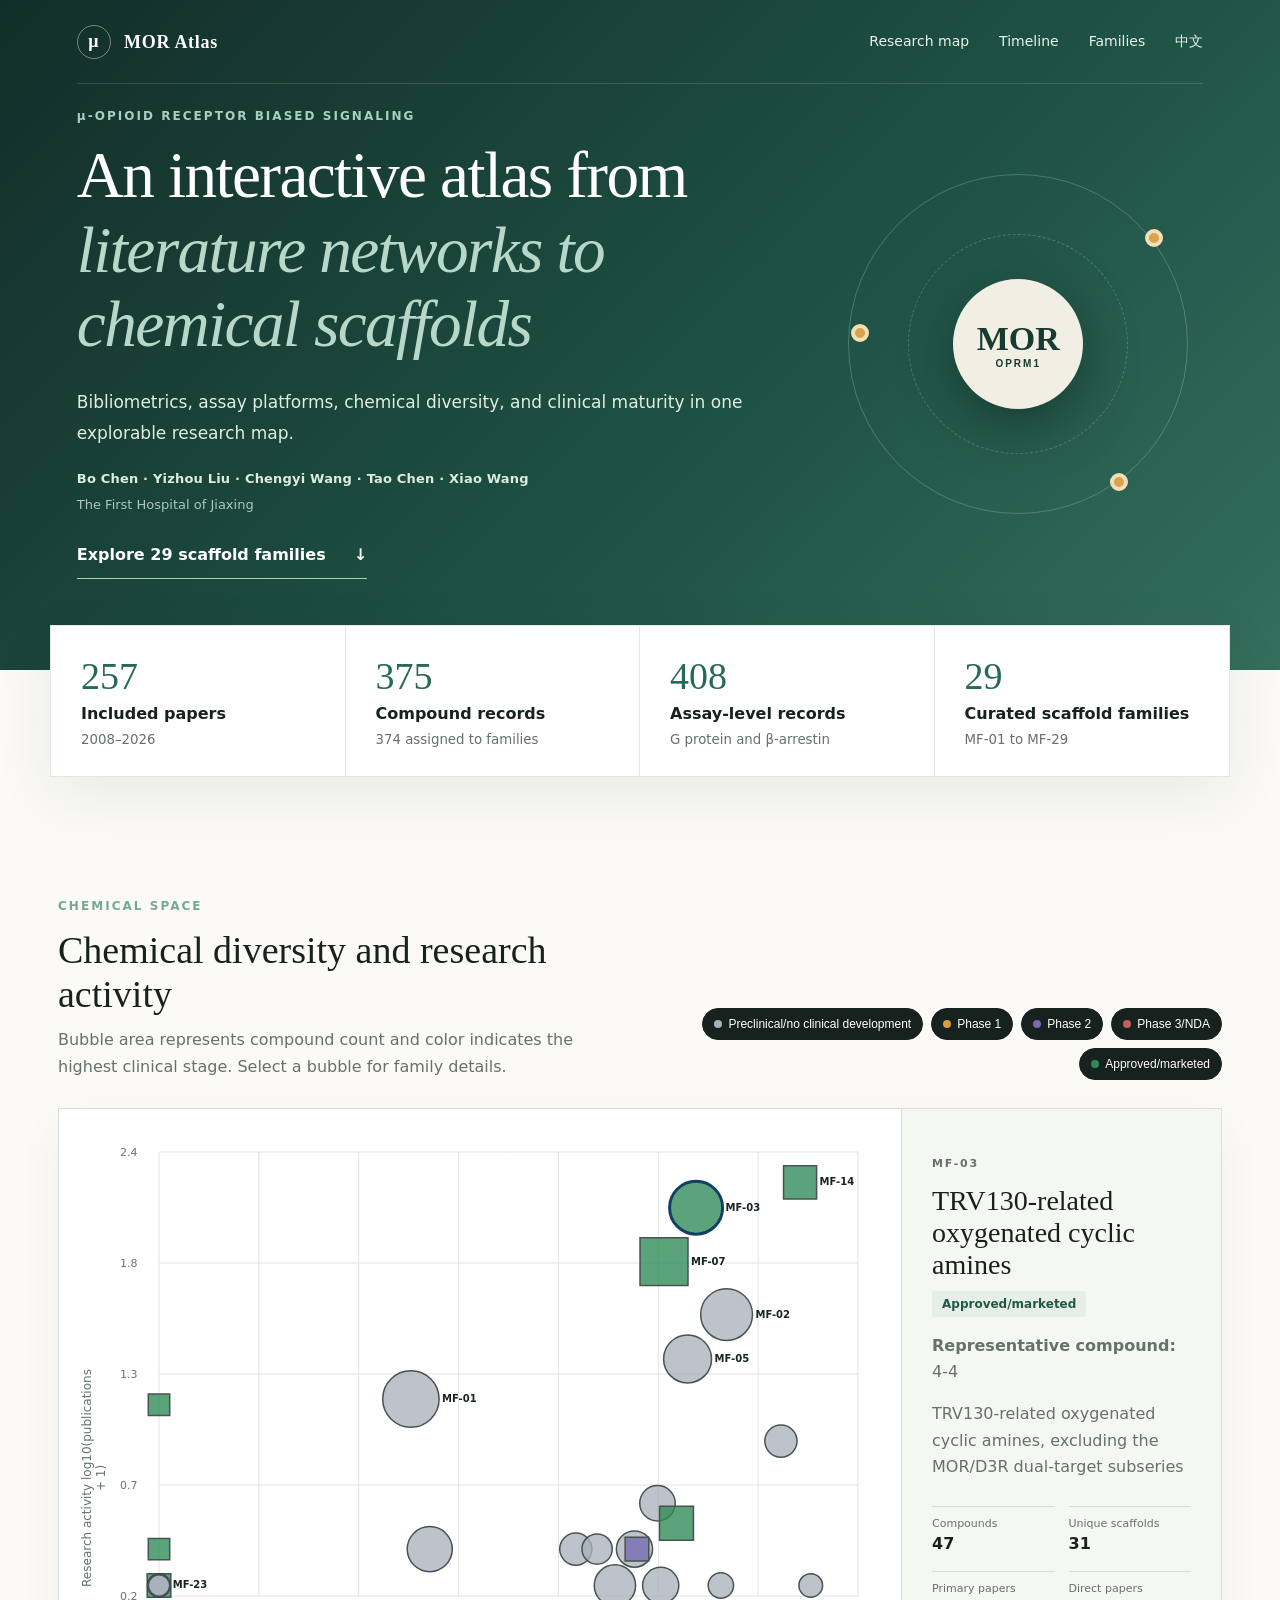
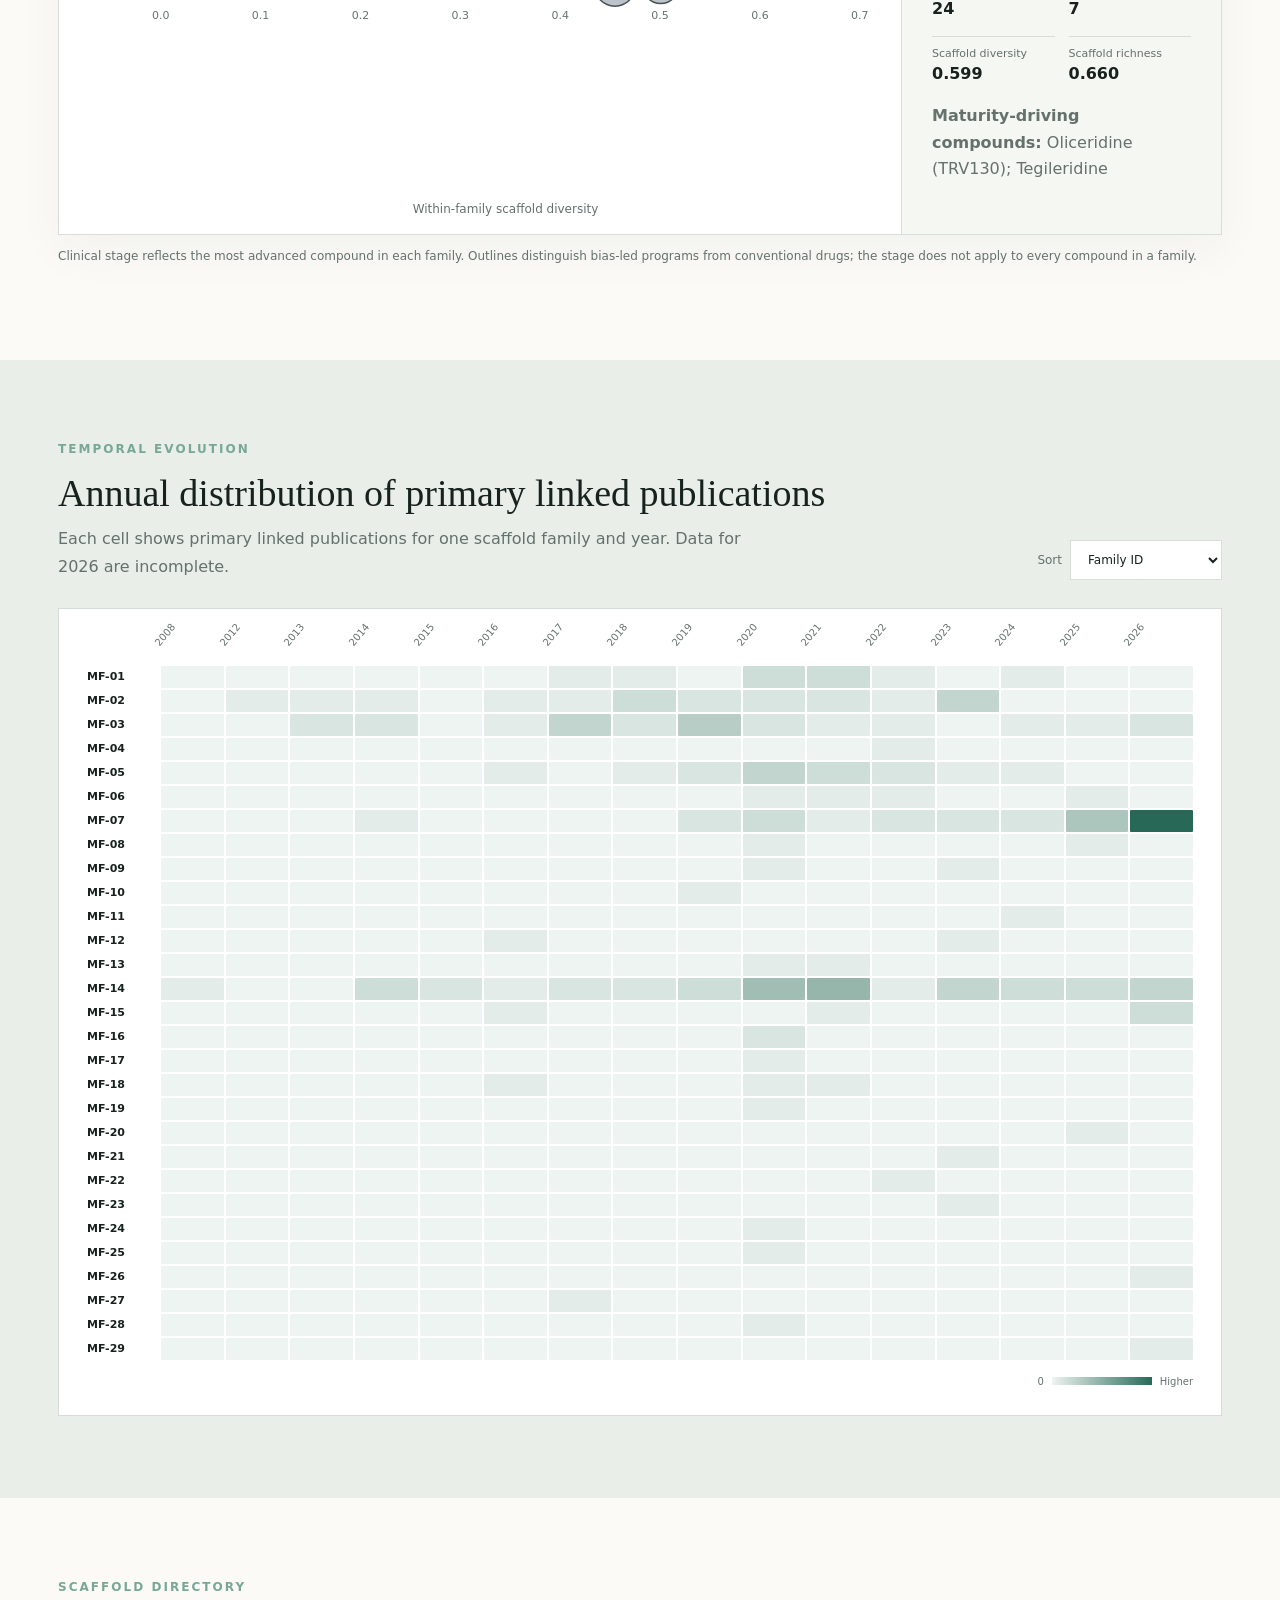
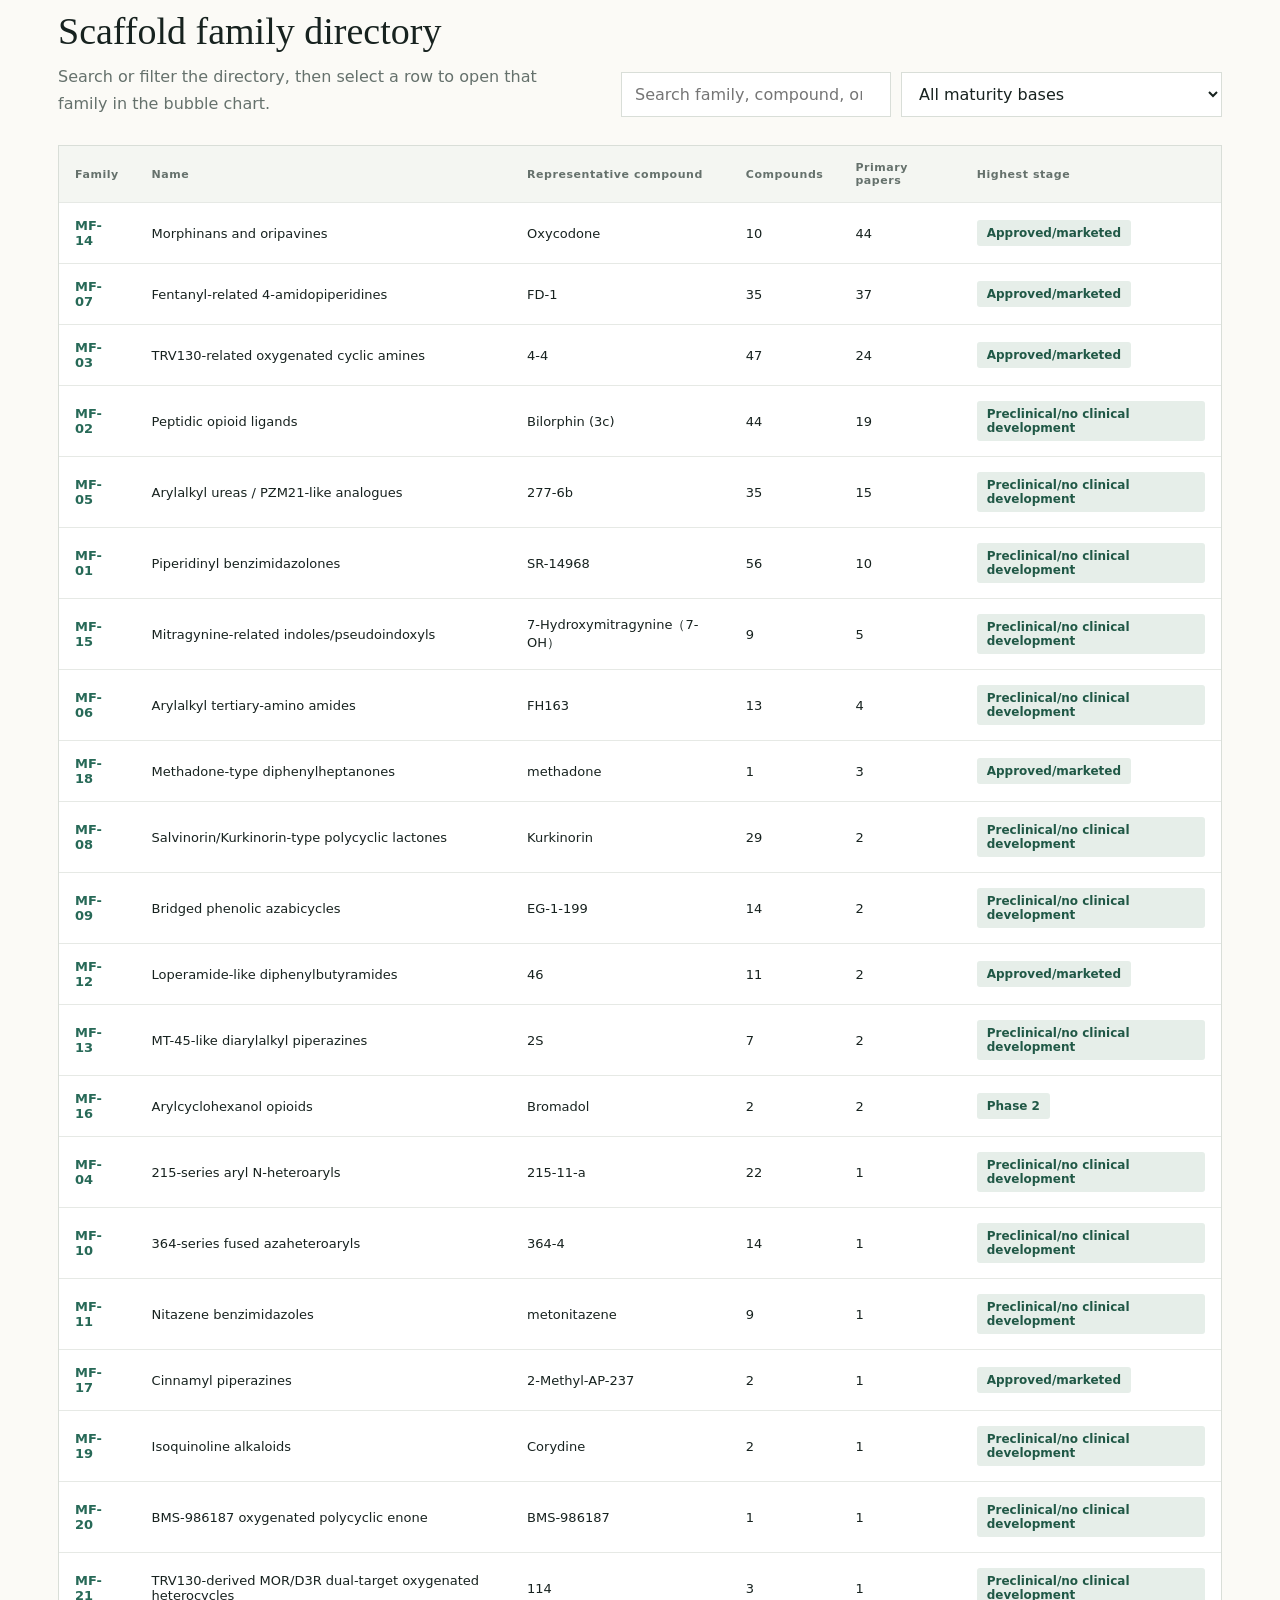
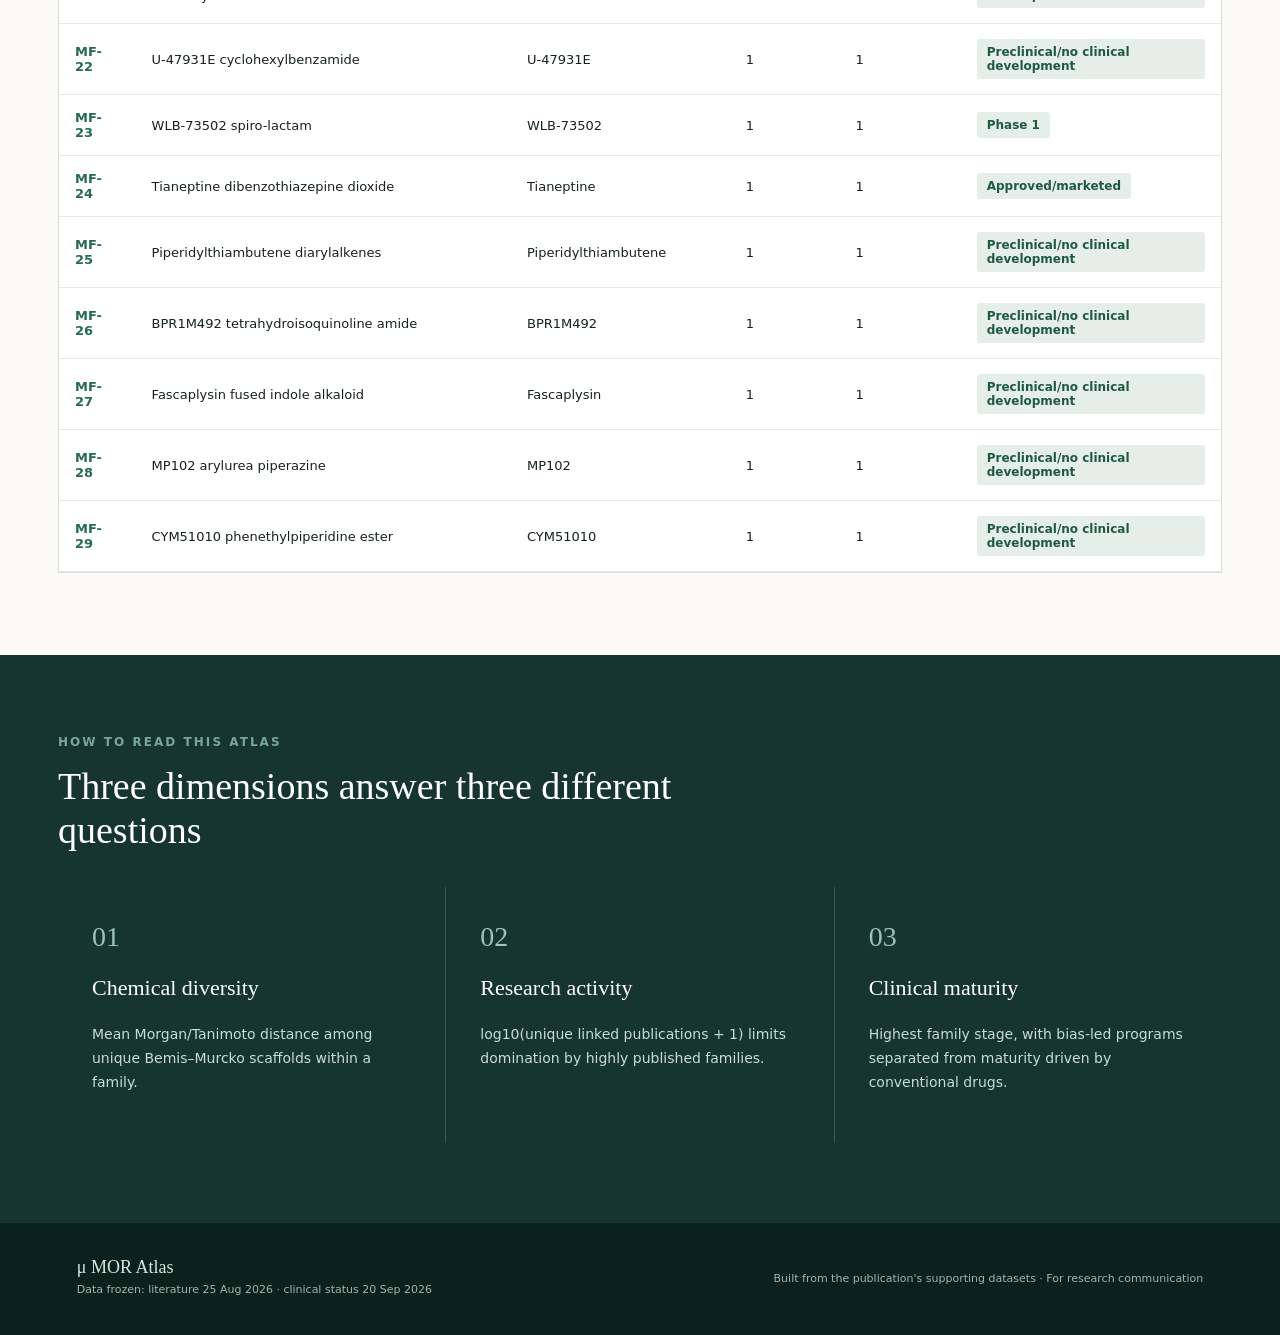
==== en.html @ f61490ff "Publish bilingual MOR research atlas" ====
<!doctype html>
<html lang="en">
<head><meta charset="utf-8" /><meta name="viewport" content="width=device-width, initial-scale=1" /><meta name="description" content="Interactive atlas of μ-opioid receptor biased-signaling research, scaffold families, assay platforms, and clinical maturity." /><title>MOR Biased Signaling Atlas</title><link rel="stylesheet" href="styles.css" /><link rel="stylesheet" href="authors.css" /></head>
<body>
  <header class="hero"><nav><a class="brand" href="#top"><span>μ</span> MOR Atlas</a><div class="navlinks"><a href="#map">Research map</a><a href="#timeline">Timeline</a><a href="#families">Families</a><a class="lang" href="index.html">中文</a></div></nav><div class="hero-grid" id="top"><div><p class="eyebrow">μ-OPIOID RECEPTOR BIASED SIGNALING</p><h1>An interactive atlas from<br><em>literature networks to chemical scaffolds</em></h1><p class="lede">Bibliometrics, assay platforms, chemical diversity, and clinical maturity in one explorable research map.</p><div class="authors"><strong>Bo Chen · Yizhou Liu · Chengyi Wang · Tao Chen · Xiao Wang</strong><span>The First Hospital of Jiaxing</span></div><a class="cta" href="#map">Explore 29 scaffold families <span>↓</span></a></div><div class="hero-orbit" aria-hidden="true"><div class="ring r1"></div><div class="ring r2"></div><div class="core">MOR<small>OPRM1</small></div><i class="dot d1"></i><i class="dot d2"></i><i class="dot d3"></i></div></div></header>
  <main>
    <section class="metrics" aria-label="Research overview"><article><strong>257</strong><span>Included papers</span><small>2008–2026</small></article><article><strong>375</strong><span>Compound records</span><small>374 assigned to families</small></article><article><strong>408</strong><span>Assay-level records</span><small>G protein and β-arrestin</small></article><article><strong>29</strong><span>Curated scaffold families</span><small>MF-01 to MF-29</small></article></section>
    <section class="section" id="map"><div class="section-head"><div><p class="eyebrow">CHEMICAL SPACE</p><h2>Chemical diversity and research activity</h2><p>Bubble area represents compound count and color indicates the highest clinical stage. Select a bubble for family details.</p></div><div class="filters" id="stageFilters"></div></div><div class="viz-card bubble-layout"><div class="chart-wrap"><canvas id="bubbleChart" aria-label="Scaffold family chemical diversity bubble chart"></canvas><div class="axis-y">Research activity log10(publications + 1)</div><div class="axis-x">Within-family scaffold diversity</div></div><aside class="detail" id="detailPanel"><p class="detail-kicker">SELECT A FAMILY</p><h3>Select any bubble</h3><p>Review representative compounds, publication counts, scaffold richness, and clinical maturity.</p></aside></div><p class="note">Clinical stage reflects the most advanced compound in each family. Outlines distinguish bias-led programs from conventional drugs; the stage does not apply to every compound in a family.</p></section>
    <section class="section slate" id="timeline"><div class="section-head"><div><p class="eyebrow">TEMPORAL EVOLUTION</p><h2>Annual distribution of primary linked publications</h2><p>Each cell shows primary linked publications for one scaffold family and year. Data for 2026 are incomplete.</p></div><label class="sorter">Sort<select id="heatSort"><option value="id">Family ID</option><option value="total">Publication count</option><option value="recent">Recent activity</option></select></label></div><div class="heat-card"><div class="heatmap" id="heatmap"></div><div class="scale"><span>0</span><i></i><span>Higher</span></div></div></section>
    <section class="section" id="families"><div class="section-head"><div><p class="eyebrow">SCAFFOLD DIRECTORY</p><h2>Scaffold family directory</h2><p>Search or filter the directory, then select a row to open that family in the bubble chart.</p></div><div class="search"><input id="search" type="search" placeholder="Search family, compound, or ID" /><select id="basisFilter"><option value="all">All maturity bases</option><option value="bias">Bias-led program</option><option value="conventional">Conventional or non-bias-led drug</option><option value="preclinical">Preclinical</option></select></div></div><div class="table-wrap"><table><thead><tr><th>Family</th><th>Name</th><th>Representative compound</th><th>Compounds</th><th>Primary papers</th><th>Highest stage</th></tr></thead><tbody id="familyRows"></tbody></table></div></section>
    <section class="method"><p class="eyebrow">HOW TO READ THIS ATLAS</p><h2>Three dimensions answer three different questions</h2><div class="method-grid"><article><b>01</b><h3>Chemical diversity</h3><p>Mean Morgan/Tanimoto distance among unique Bemis–Murcko scaffolds within a family.</p></article><article><b>02</b><h3>Research activity</h3><p>log10(unique linked publications + 1) limits domination by highly published families.</p></article><article><b>03</b><h3>Clinical maturity</h3><p>Highest family stage, with bias-led programs separated from maturity driven by conventional drugs.</p></article></div></section>
  </main><footer><div><strong>μ MOR Atlas</strong><p>Data frozen: literature 25 Aug 2026 · clinical status 20 Sep 2026</p></div><p>Built from the publication's supporting datasets · For research communication</p></footer><script src="data.js"></script><script src="app-en.js"></script>
</body></html>
---- styles.css ----
:root{--ink:#17221f;--muted:#65716c;--cream:#f4f1e9;--paper:#fbfaf6;--green:#276957;--mint:#8fc0ad;--line:#d9ded8;--orange:#d89942;--purple:#756bb1;--red:#c65f58;--navy:#244b61}*{box-sizing:border-box}html{scroll-behavior:smooth}body{margin:0;background:var(--paper);color:var(--ink);font-family:Inter,"Noto Sans SC","Microsoft YaHei",system-ui,sans-serif}.hero{min-height:670px;background:linear-gradient(135deg,#132e28 0%,#1f5447 62%,#356e5c 100%);color:#fff;padding:0 6vw 64px;overflow:hidden}nav{height:84px;display:flex;align-items:center;justify-content:space-between;border-bottom:1px solid #ffffff24}.brand{color:#fff;text-decoration:none;font:700 18px Georgia,serif;letter-spacing:.04em}.brand span{display:inline-grid;place-items:center;width:34px;height:34px;border:1px solid #ffffff66;border-radius:50%;margin-right:8px}.navlinks{display:flex;gap:30px}.navlinks a{color:#e7f1ed;text-decoration:none;font-size:14px}.hero-grid{max-width:1220px;margin:0 auto;display:grid;grid-template-columns:1.25fr .75fr;align-items:center;min-height:520px}.eyebrow{font-size:12px;letter-spacing:.17em;font-weight:800;color:#78a895;margin:0 0 15px}.hero .eyebrow{color:#a6d0c0}.hero h1{font:500 clamp(42px,5.1vw,72px)/1.14 Georgia,"Times New Roman",serif;margin:0 0 25px;letter-spacing:-.025em}.hero h1 em{color:#b7d8c9;font-weight:400}.lede{max-width:670px;font-size:17px;line-height:1.85;color:#e0ece7}.cta{display:inline-flex;gap:28px;color:#fff;text-decoration:none;border-bottom:1px solid #a6d0c0;padding:14px 0;font-weight:700;margin-top:14px}.hero-orbit{width:370px;height:370px;position:relative;justify-self:end}.ring{position:absolute;border:1px solid #ffffff35;border-radius:50%;inset:15px}.r2{inset:75px;border-style:dashed}.core{position:absolute;inset:120px;background:#f1eee4;color:#173a31;border-radius:50%;display:grid;place-content:center;text-align:center;font:700 34px Georgia,serif;box-shadow:0 16px 50px #0b211b80}.core small{font:600 10px sans-serif;letter-spacing:.2em}.dot{position:absolute;width:18px;height:18px;background:#d9a24e;border:4px solid #f2dfb5;border-radius:50%}.d1{left:18px;top:165px}.d2{right:40px;top:70px}.d3{right:75px;bottom:38px}.metrics{max-width:1180px;margin:-45px auto 40px;background:#fff;display:grid;grid-template-columns:repeat(4,1fr);box-shadow:0 18px 60px #1c302514;border:1px solid #e4e7e2}.metrics article{padding:28px 30px;border-right:1px solid #e4e7e2}.metrics article:last-child{border:0}.metrics strong{font:500 38px Georgia,serif;color:var(--green);display:block}.metrics span{font-weight:750;display:block;margin:6px 0}.metrics small{color:var(--muted)}.section{max-width:1220px;margin:0 auto;padding:82px 28px}.section-head{display:flex;justify-content:space-between;gap:40px;align-items:end;margin-bottom:28px}.section h2,.method h2{font:500 38px Georgia,"Noto Serif SC",serif;margin:0 0 10px}.section-head p:not(.eyebrow){margin:0;color:var(--muted);line-height:1.7;max-width:690px}.viz-card{background:#fff;border:1px solid var(--line);box-shadow:0 16px 45px #23362b0b}.bubble-layout{display:grid;grid-template-columns:minmax(0,1fr) 320px}.chart-wrap{position:relative;padding:25px 25px 48px 58px;min-height:580px}canvas{width:100%;height:500px;display:block}.axis-x{position:absolute;bottom:18px;left:42%;font-size:12px;color:var(--muted)}.axis-y{position:absolute;transform:rotate(-90deg);left:-80px;top:49%;width:230px;text-align:center;font-size:12px;color:var(--muted)}.detail{border-left:1px solid var(--line);padding:35px 30px;background:#f5f7f3}.detail-kicker{font-size:11px;letter-spacing:.16em;color:var(--green);font-weight:800}.detail h3{font:500 28px Georgia,serif;margin:10px 0}.detail p{color:var(--muted);line-height:1.65}.detail dl{display:grid;grid-template-columns:1fr 1fr;gap:14px;margin-top:26px}.detail dl div{border-top:1px solid #d5ddd7;padding-top:10px}.detail dt{font-size:11px;color:var(--muted)}.detail dd{margin:4px 0;font-weight:800}.stage-pill{display:inline-block;padding:6px 10px;border-radius:3px;background:#e6eee9;color:#205846;font-size:12px;font-weight:700}.filters{display:flex;flex-wrap:wrap;gap:8px;justify-content:flex-end}.filter-btn{border:1px solid var(--line);background:#fff;padding:8px 11px;border-radius:20px;cursor:pointer;font-size:12px}.filter-btn.active{background:var(--ink);color:#fff;border-color:var(--ink)}.note{color:var(--muted);font-size:12px;line-height:1.65}.slate{max-width:none;background:#e9eee9;padding-left:max(28px,calc((100vw - 1164px)/2));padding-right:max(28px,calc((100vw - 1164px)/2))}.heat-card{background:#fff;padding:28px;border:1px solid #d5ddd7;overflow:auto}.heatmap{display:grid;min-width:920px;gap:2px;align-items:center}.h-label{font-size:11px;font-weight:700;padding-right:8px}.h-year{font-size:10px;color:var(--muted);transform:rotate(-50deg);transform-origin:left bottom;margin-bottom:16px}.cell{height:22px;border-radius:1px;cursor:pointer;transition:transform .12s}.cell:hover{outline:2px solid var(--ink);transform:scale(1.12);z-index:2}.scale{display:flex;gap:8px;align-items:center;justify-content:flex-end;font-size:10px;color:var(--muted);margin-top:16px}.scale i{display:block;width:100px;height:8px;background:linear-gradient(90deg,#eef4f1,#276957)}select,input{border:1px solid var(--line);background:#fff;padding:11px 13px;color:var(--ink);font:inherit}.sorter{font-size:12px;color:var(--muted)}.sorter select{margin-left:8px}.search{display:flex;gap:10px}.search input{min-width:270px}.table-wrap{overflow:auto;border:1px solid var(--line);background:#fff}table{border-collapse:collapse;width:100%;min-width:850px}th,td{text-align:left;padding:15px 16px;border-bottom:1px solid #e6e9e5;font-size:13px}th{font-size:11px;letter-spacing:.05em;color:var(--muted);background:#f4f6f2;position:sticky;top:0}tbody tr{cursor:pointer}tbody tr:hover{background:#f0f5f1}td:first-child{font-weight:800;color:var(--green)}.method{background:#15352e;color:#fff;padding:80px max(28px,calc((100vw - 1164px)/2))}.method h2{max-width:620px}.method-grid{display:grid;grid-template-columns:repeat(3,1fr);gap:1px;background:#ffffff2b;margin-top:35px}.method-grid article{background:#15352e;padding:34px}.method-grid b{color:#9ac4b4;font:500 28px Georgia,serif}.method-grid h3{font:500 22px Georgia,serif}.method-grid p{color:#c9dcd5;line-height:1.7;font-size:14px}footer{display:flex;justify-content:space-between;align-items:center;padding:34px 6vw;background:#0c211c;color:#d8e5e0}footer strong{font:500 18px Georgia,serif}footer p{font-size:11px;color:#9db6ac;margin:5px 0}@media(max-width:850px){.navlinks{display:none}.hero-grid{grid-template-columns:1fr}.hero-orbit{display:none}.metrics{grid-template-columns:1fr 1fr;margin:0}.section-head{align-items:flex-start;flex-direction:column}.bubble-layout{grid-template-columns:1fr}.detail{border-left:0;border-top:1px solid var(--line)}.method-grid{grid-template-columns:1fr}.search{width:100%;flex-direction:column}.search input{min-width:0}.hero{min-height:600px}.chart-wrap{min-height:480px;padding-left:45px}canvas{height:410px}}
---- authors.css ----
.authors {
  display: flex;
  flex-direction: column;
  gap: 5px;
  margin: 20px 0 2px;
  color: #dcebe5;
  font-size: 13px;
  line-height: 1.55;
}

.authors strong {
  font-weight: 700;
  letter-spacing: 0.015em;
}

.authors span {
  color: #aac9bd;
}
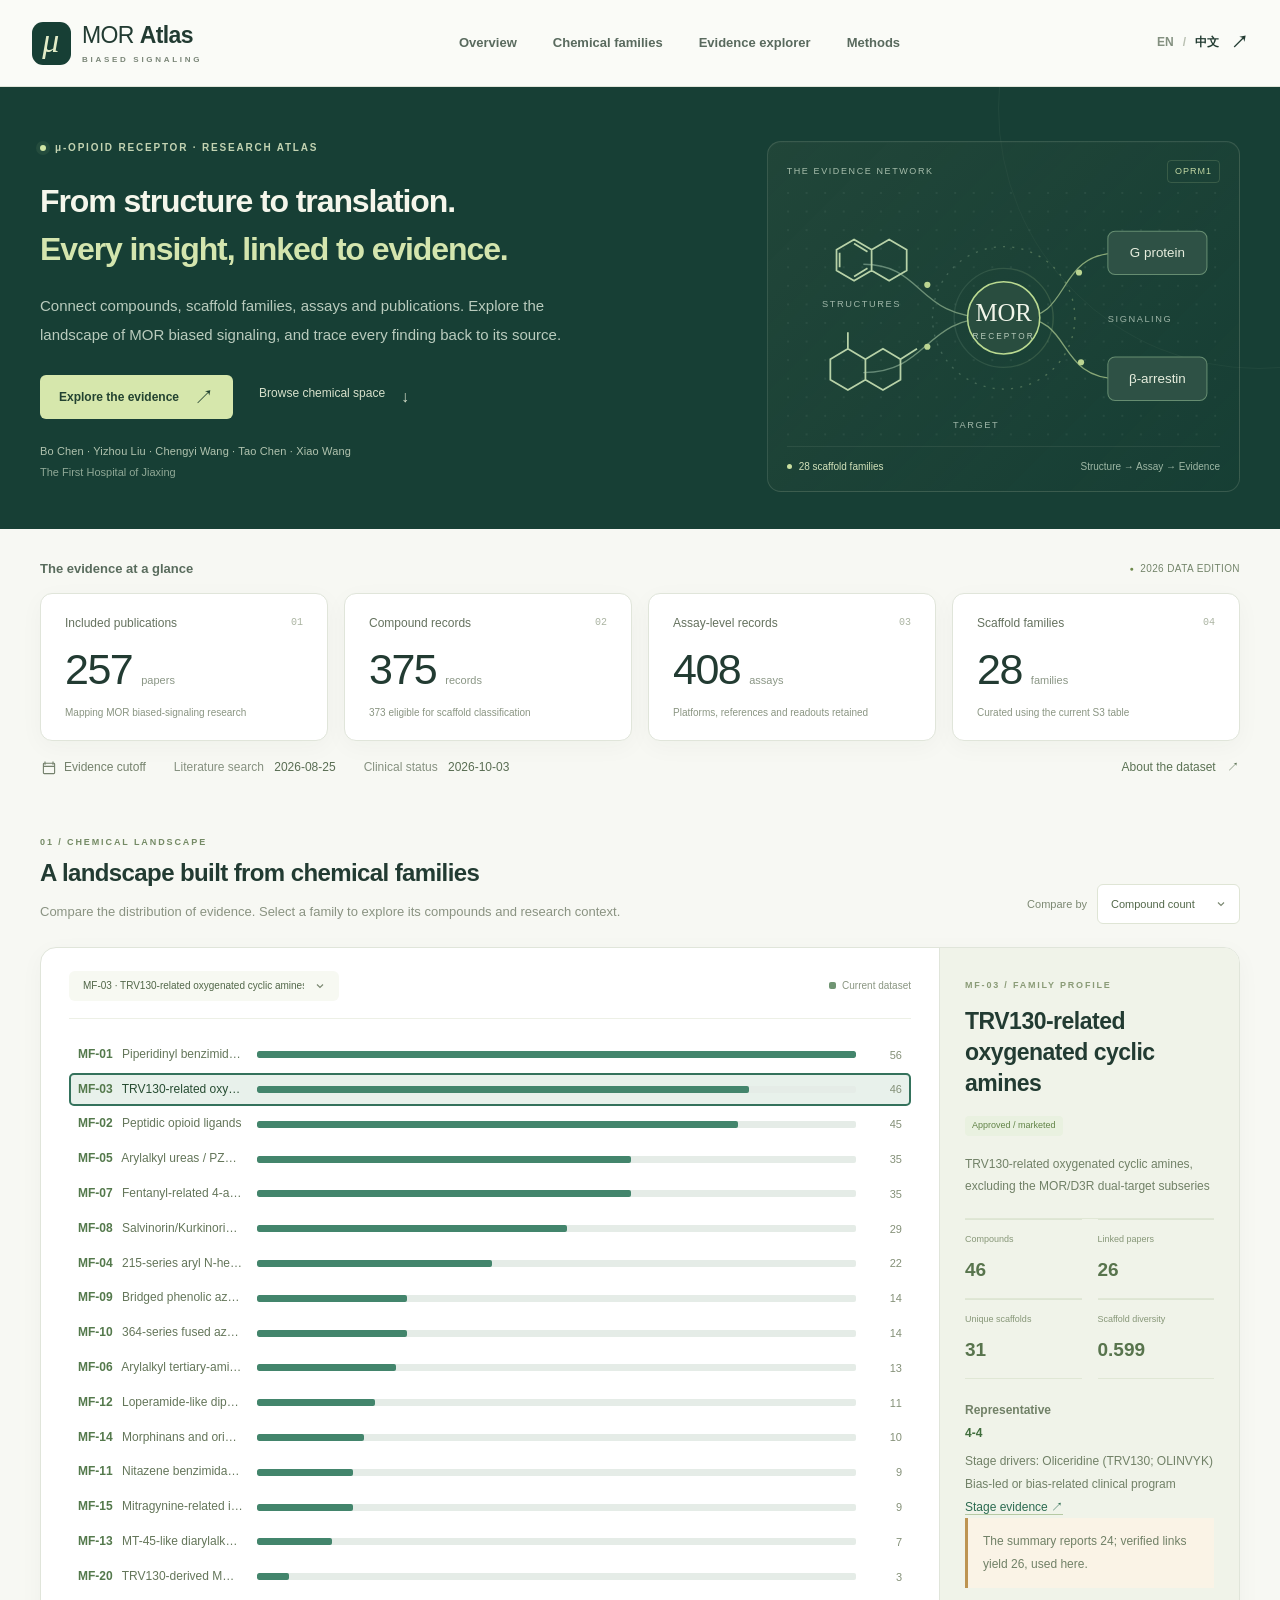
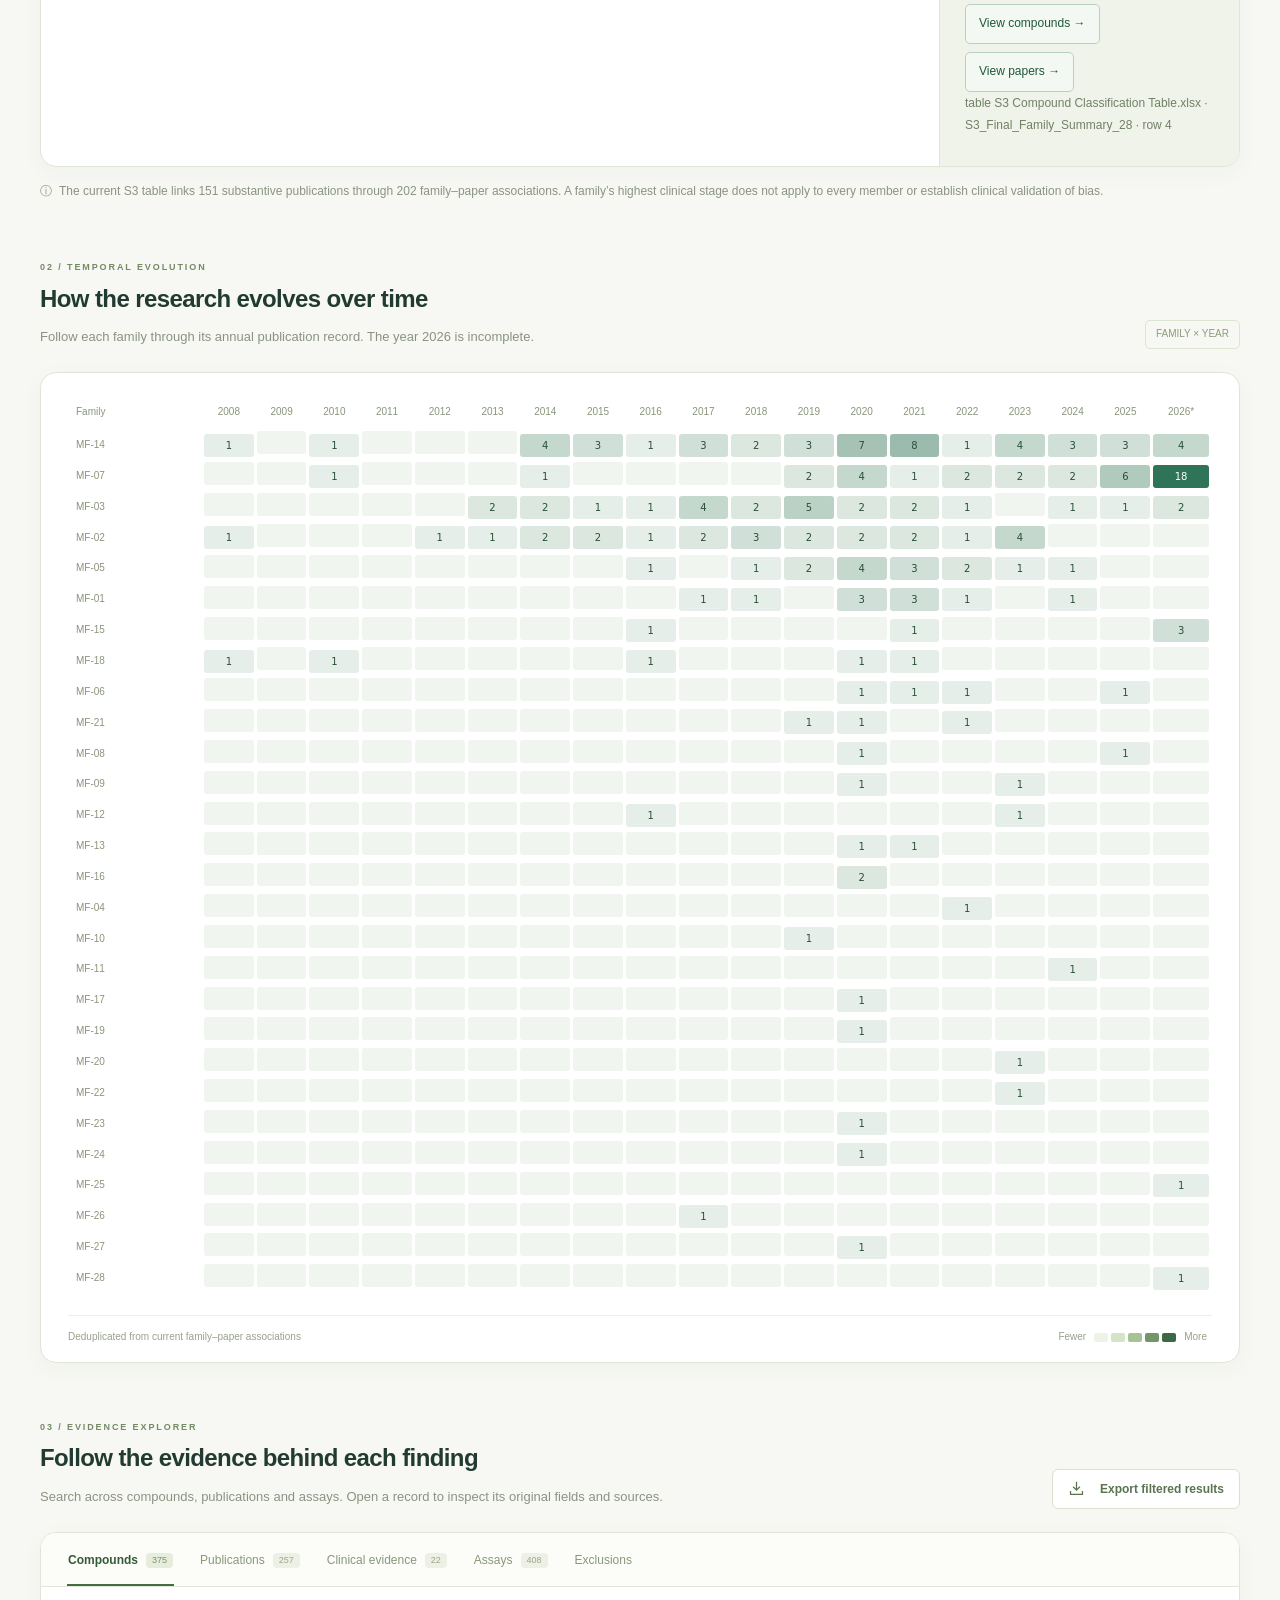
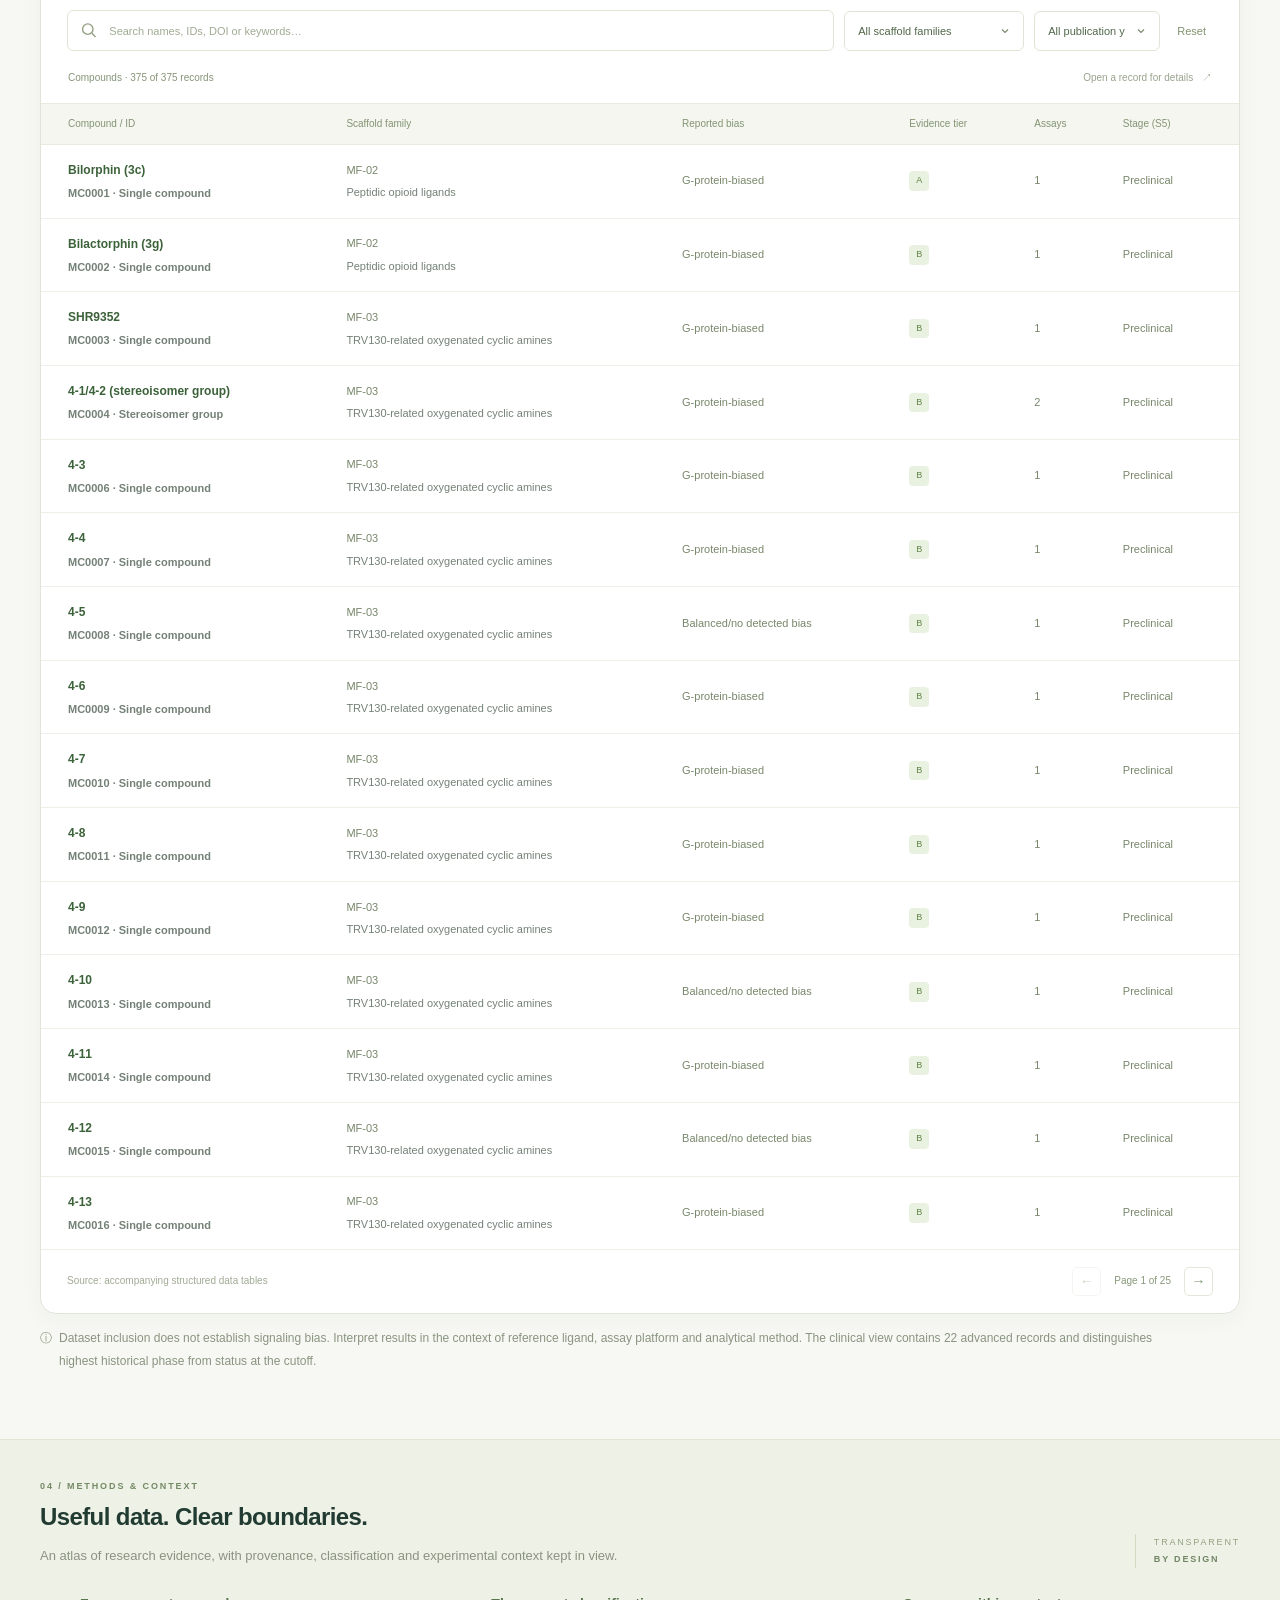
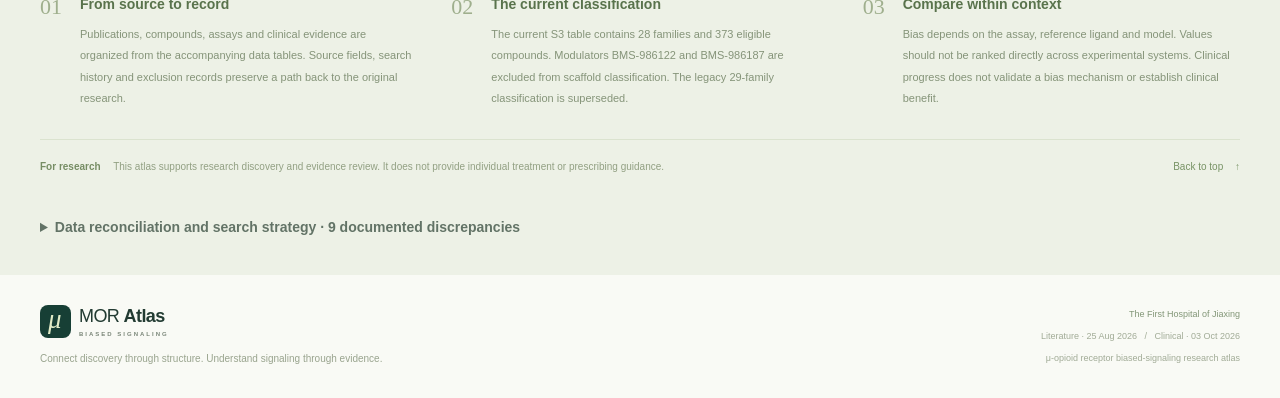
==== commit 6ccf88c4: "Update MOR atlas: 28 families, linked evidence, bilingual search and CSV export" ====
--- a/en.html
+++ b/en.html
@@ -1,13 +1,16 @@
-<!doctype html>
-<html lang="en">
-<head><meta charset="utf-8" /><meta name="viewport" content="width=device-width, initial-scale=1" /><meta name="description" content="Interactive atlas of μ-opioid receptor biased-signaling research, scaffold families, assay platforms, and clinical maturity." /><title>MOR Biased Signaling Atlas</title><link rel="stylesheet" href="styles.css" /><link rel="stylesheet" href="authors.css" /></head>
-<body>
-  <header class="hero"><nav><a class="brand" href="#top"><span>μ</span> MOR Atlas</a><div class="navlinks"><a href="#map">Research map</a><a href="#timeline">Timeline</a><a href="#families">Families</a><a class="lang" href="index.html">中文</a></div></nav><div class="hero-grid" id="top"><div><p class="eyebrow">μ-OPIOID RECEPTOR BIASED SIGNALING</p><h1>An interactive atlas from<br><em>literature networks to chemical scaffolds</em></h1><p class="lede">Bibliometrics, assay platforms, chemical diversity, and clinical maturity in one explorable research map.</p><div class="authors"><strong>Bo Chen · Yizhou Liu · Chengyi Wang · Tao Chen · Xiao Wang</strong><span>The First Hospital of Jiaxing</span></div><a class="cta" href="#map">Explore 29 scaffold families <span>↓</span></a></div><div class="hero-orbit" aria-hidden="true"><div class="ring r1"></div><div class="ring r2"></div><div class="core">MOR<small>OPRM1</small></div><i class="dot d1"></i><i class="dot d2"></i><i class="dot d3"></i></div></div></header>
-  <main>
-    <section class="metrics" aria-label="Research overview"><article><strong>257</strong><span>Included papers</span><small>2008–2026</small></article><article><strong>375</strong><span>Compound records</span><small>374 assigned to families</small></article><article><strong>408</strong><span>Assay-level records</span><small>G protein and β-arrestin</small></article><article><strong>29</strong><span>Curated scaffold families</span><small>MF-01 to MF-29</small></article></section>
-    <section class="section" id="map"><div class="section-head"><div><p class="eyebrow">CHEMICAL SPACE</p><h2>Chemical diversity and research activity</h2><p>Bubble area represents compound count and color indicates the highest clinical stage. Select a bubble for family details.</p></div><div class="filters" id="stageFilters"></div></div><div class="viz-card bubble-layout"><div class="chart-wrap"><canvas id="bubbleChart" aria-label="Scaffold family chemical diversity bubble chart"></canvas><div class="axis-y">Research activity log10(publications + 1)</div><div class="axis-x">Within-family scaffold diversity</div></div><aside class="detail" id="detailPanel"><p class="detail-kicker">SELECT A FAMILY</p><h3>Select any bubble</h3><p>Review representative compounds, publication counts, scaffold richness, and clinical maturity.</p></aside></div><p class="note">Clinical stage reflects the most advanced compound in each family. Outlines distinguish bias-led programs from conventional drugs; the stage does not apply to every compound in a family.</p></section>
-    <section class="section slate" id="timeline"><div class="section-head"><div><p class="eyebrow">TEMPORAL EVOLUTION</p><h2>Annual distribution of primary linked publications</h2><p>Each cell shows primary linked publications for one scaffold family and year. Data for 2026 are incomplete.</p></div><label class="sorter">Sort<select id="heatSort"><option value="id">Family ID</option><option value="total">Publication count</option><option value="recent">Recent activity</option></select></label></div><div class="heat-card"><div class="heatmap" id="heatmap"></div><div class="scale"><span>0</span><i></i><span>Higher</span></div></div></section>
-    <section class="section" id="families"><div class="section-head"><div><p class="eyebrow">SCAFFOLD DIRECTORY</p><h2>Scaffold family directory</h2><p>Search or filter the directory, then select a row to open that family in the bubble chart.</p></div><div class="search"><input id="search" type="search" placeholder="Search family, compound, or ID" /><select id="basisFilter"><option value="all">All maturity bases</option><option value="bias">Bias-led program</option><option value="conventional">Conventional or non-bias-led drug</option><option value="preclinical">Preclinical</option></select></div></div><div class="table-wrap"><table><thead><tr><th>Family</th><th>Name</th><th>Representative compound</th><th>Compounds</th><th>Primary papers</th><th>Highest stage</th></tr></thead><tbody id="familyRows"></tbody></table></div></section>
-    <section class="method"><p class="eyebrow">HOW TO READ THIS ATLAS</p><h2>Three dimensions answer three different questions</h2><div class="method-grid"><article><b>01</b><h3>Chemical diversity</h3><p>Mean Morgan/Tanimoto distance among unique Bemis–Murcko scaffolds within a family.</p></article><article><b>02</b><h3>Research activity</h3><p>log10(unique linked publications + 1) limits domination by highly published families.</p></article><article><b>03</b><h3>Clinical maturity</h3><p>Highest family stage, with bias-led programs separated from maturity driven by conventional drugs.</p></article></div></section>
-  </main><footer><div><strong>μ MOR Atlas</strong><p>Data frozen: literature 25 Aug 2026 · clinical status 20 Sep 2026</p></div><p>Built from the publication's supporting datasets · For research communication</p></footer><script src="data.js"></script><script src="app-en.js"></script>
-</body></html>
+<!doctype html>
+<html lang="en">
+<head><meta charset="utf-8"><meta name="viewport" content="width=device-width, initial-scale=1"><meta name="theme-color" content="#173f35"><meta name="description" content="MOR Atlas connects 257 publications, 375 compounds and 408 assay records in mu-opioid receptor biased-signaling research."><title>MOR Atlas · μ-Opioid Receptor Biased Signaling</title><link rel="stylesheet" href="styles.css"><link rel="stylesheet" href="authors.css"><link rel="stylesheet" href="interactions.css"></head>
+<body>
+<a class="skip-link" href="#explorer">Skip to evidence explorer</a>
+<header class="site-header" id="top"><nav class="nav-shell" aria-label="Main navigation"><a class="brand" href="#top" aria-label="MOR Atlas home"><span class="brand-symbol">μ</span><span>MOR <b>Atlas</b><small>BIASED SIGNALING</small></span></a><div class="nav-links"><a href="#overview">Overview</a><a href="#families">Chemical families</a><a href="#explorer">Evidence explorer</a><a href="#methods">Methods</a></div><a class="language-link" href="index.html" lang="zh-CN" hreflang="zh-CN" aria-label="切换至中文"><span>EN</span><i aria-hidden="true">/</i> 中文 <span aria-hidden="true">↗</span></a></nav></header>
+<main>
+<section class="hero" aria-labelledby="hero-title"><div class="hero-inner"><div class="hero-copy"><p class="eyebrow light"><span class="status-dot" aria-hidden="true"></span> μ-OPIOID RECEPTOR · RESEARCH ATLAS</p><h1 id="hero-title">From structure to translation.<br><em>Every insight, linked to evidence.</em></h1><p class="hero-description">Connect compounds, scaffold families, assays and publications. Explore the landscape of MOR biased signaling, and trace every finding back to its source.</p><div class="hero-actions"><a class="button button-lime" href="#explorer">Explore the evidence <span aria-hidden="true">↗</span></a><a class="hero-text-link" href="#families">Browse chemical space <span aria-hidden="true">↓</span></a></div><div class="authors"><strong>Bo Chen · Yizhou Liu · Chengyi Wang · Tao Chen · Xiao Wang</strong><span>The First Hospital of Jiaxing</span></div></div>
+<div class="evidence-visual" aria-label="Conceptual evidence pathway linking chemical structures, the MOR target, assays and publications"><div class="visual-heading"><span>THE EVIDENCE NETWORK</span><span class="visual-tag">OPRM1</span></div><svg class="network-svg" viewBox="0 0 420 245" role="img" aria-labelledby="network-title"><title id="network-title">Conceptual relationship between structure, target and signaling pathways</title><defs><pattern id="dotgrid" width="18" height="18" patternUnits="userSpaceOnUse"><circle cx="1" cy="1" r=".7" fill="#b1c9b8" opacity=".2"/></pattern><linearGradient id="pathgrad"><stop stop-color="#87ab97"/><stop offset="1" stop-color="#c9e399"/></linearGradient></defs><rect width="420" height="245" fill="url(#dotgrid)"/><g fill="none" stroke="url(#pathgrad)" stroke-width="1.3" opacity=".65"><path d="M74 70C133 70 125 122 198 122M74 175C137 175 133 122 198 122M226 122C276 122 260 59 322 59M226 122C277 122 261 181 322 181"/><circle cx="210" cy="122" r="69" stroke-dasharray="2 7" opacity=".5"/><circle cx="210" cy="122" r="48" opacity=".25"/></g><g stroke="#b8d2a8" stroke-width="1.7" fill="none"><path d="M48 56l17-10 17 10v20L65 86 48 76zM51 59v14m14-23 13 8m0 16-13 8M82 56l17-10 17 10v20L99 86 82 76"/><path d="M42 162l17-10 17 10v20l-17 10-17-10zM76 162l17-10 17 10v20l-17 10-17-10M110 162l16-10M59 152v-16"/></g><circle cx="210" cy="122" r="35" fill="#294d3f" stroke="#bada91" stroke-width="1.5"/><text x="210" y="125" text-anchor="middle" fill="#f1f5e9" font-size="24" font-family="Georgia,serif">MOR</text><text x="210" y="142" text-anchor="middle" fill="#b6c9b9" font-size="8" letter-spacing="2">RECEPTOR</text><g fill="#bbd591"><circle cx="136" cy="90" r="3"/><circle cx="136" cy="150" r="3"/><circle cx="283" cy="78" r="3"/><circle cx="285" cy="165" r="3"/></g><g><rect x="311" y="38" width="96" height="42" rx="7" fill="#2e5145" stroke="#668d71"/><text x="359" y="63" text-anchor="middle" fill="#e6eddd" font-size="13">G protein</text><rect x="311" y="160" width="96" height="42" rx="7" fill="#2e5145" stroke="#668d71"/><text x="359" y="185" text-anchor="middle" fill="#e6eddd" font-size="13">β-arrestin</text></g><g fill="#9eb5a7" font-size="9" letter-spacing="1.5"><text x="34" y="111">STRUCTURES</text><text x="161" y="229">TARGET</text><text x="311" y="126">SIGNALING</text></g></svg><div class="visual-foot"><span><i aria-hidden="true"></i> 28 scaffold families</span><span>Structure → Assay → Evidence</span></div></div></div></section>
+<section class="overview section-shell" id="overview" aria-labelledby="overview-title"><div class="overview-caption"><h2 id="overview-title">The evidence at a glance</h2><span class="edition-label"><span aria-hidden="true">●</span> 2026 DATA EDITION</span></div><div class="metrics"><article class="metric"><div class="metric-top"><span>Included publications</span><span class="metric-index">01</span></div><strong>257<span>papers</span></strong><p>Mapping MOR biased-signaling research</p></article><article class="metric"><div class="metric-top"><span>Compound records</span><span class="metric-index">02</span></div><strong>375<span>records</span></strong><p>373 eligible for scaffold classification</p></article><article class="metric"><div class="metric-top"><span>Assay-level records</span><span class="metric-index">03</span></div><strong>408<span>assays</span></strong><p>Platforms, references and readouts retained</p></article><article class="metric"><div class="metric-top"><span>Scaffold families</span><span class="metric-index">04</span></div><strong>28<span>families</span></strong><p>Curated using the current S3 table</p></article></div><div class="cutoff-strip"><span class="cutoff-label"><svg viewBox="0 0 20 20" width="16" height="16" aria-hidden="true"><path d="M5 2v4m10-4v4M3 8h14M4 4h12a1 1 0 0 1 1 1v11a1 1 0 0 1-1 1H4a1 1 0 0 1-1-1V5a1 1 0 0 1 1-1Z" fill="none" stroke="currentColor" stroke-width="1.4"/></svg>Evidence cutoff</span><span>Literature search <b>2026-08-25</b></span><span>Clinical status <b>2026-10-03</b></span><a href="#methods">About the dataset <span aria-hidden="true">↗</span></a></div></section>
+<section class="section-shell section" id="families" aria-labelledby="families-title"><div class="section-heading"><div><p class="eyebrow">01 / CHEMICAL LANDSCAPE</p><h2 id="families-title">A landscape built from chemical families</h2><p>Compare the distribution of evidence. Select a family to explore its compounds and research context.</p></div><label class="select-label" for="familyMetric">Compare by<select id="familyMetric"><option value="compounds">Compound count</option><option value="publications">Linked publications</option><option value="diversity">Diversity × activity</option></select></label></div><div class="landscape-card"><div class="family-chart-panel"><div class="panel-topline"><label class="family-selector-label" for="familySelect"><span class="sr-only">Select a scaffold family</span><select id="familySelect" aria-label="Select a scaffold family"><option>28 families · select to explore</option></select></label><span class="chart-key"><i aria-hidden="true"></i> Current dataset</span></div><div id="familyChart" class="family-chart" aria-label="Scaffold family comparison"><p class="loading-state">Loading family data…</p></div></div><aside class="family-detail" id="familyDetail" aria-label="Selected family details"><p class="eyebrow">FAMILY PROFILE</p><h3>Select a scaffold family</h3><p>Explore compounds, associated publications and clinical maturity.</p></aside></div><p class="section-note"><span aria-hidden="true">ⓘ</span> The current S3 table links 151 substantive publications through 202 family–paper associations. A family’s highest clinical stage does not apply to every member or establish clinical validation of bias.</p></section>
+<section class="section-shell section" id="timeline" aria-labelledby="timeline-title"><div class="section-heading"><div><p class="eyebrow">02 / TEMPORAL EVOLUTION</p><h2 id="timeline-title">How the research evolves over time</h2><p>Follow each family through its annual publication record. The year 2026 is incomplete.</p></div><span class="subtle-tag">FAMILY × YEAR</span></div><div class="timeline-card"><div class="heatmap-scroll" id="timelineChart" aria-label="Annual publications by scaffold family"><p class="loading-state">Loading annual distribution…</p></div><div class="heatmap-footer"><span>Deduplicated from current family–paper associations</span><div class="heat-legend"><span>Fewer</span><i></i><i></i><i></i><i></i><i></i><span>More</span></div></div></div></section>
+<section class="section-shell section explorer-section" id="explorer" aria-labelledby="explorer-title"><div class="section-heading"><div><p class="eyebrow">03 / EVIDENCE EXPLORER</p><h2 id="explorer-title">Follow the evidence behind each finding</h2><p>Search across compounds, publications and assays. Open a record to inspect its original fields and sources.</p></div><button id="exportCsv" class="button button-outline" type="button"><svg viewBox="0 0 20 20" width="17" height="17" aria-hidden="true"><path d="M10 2v10m-4-4 4 4 4-4M3 13v4h14v-4" stroke="currentColor" stroke-width="1.5" fill="none"/></svg>Export filtered results</button></div><div class="explorer-card"><div class="evidence-tabs" role="tablist" aria-label="Evidence type"><button type="button" class="active" role="tab" aria-selected="true" aria-controls="evidencePanel" data-tab="compounds">Compounds <span>375</span></button><button type="button" role="tab" aria-selected="false" aria-controls="evidencePanel" data-tab="literature">Publications <span>257</span></button><button type="button" role="tab" aria-selected="false" aria-controls="evidencePanel" data-tab="clinical">Clinical evidence <span>22</span></button><button type="button" role="tab" aria-selected="false" aria-controls="evidencePanel" data-tab="assays">Assays <span>408</span></button><button type="button" role="tab" aria-selected="false" aria-controls="evidencePanel" data-tab="exclusions">Exclusions</button></div><div id="evidencePanel" role="tabpanel" aria-label="Evidence results"><div class="filter-toolbar"><div class="search-field"><svg viewBox="0 0 20 20" width="19" height="19" aria-hidden="true"><circle cx="8.5" cy="8.5" r="5.7" stroke="currentColor" fill="none" stroke-width="1.5"/><path d="m13 13 4 4" stroke="currentColor" stroke-width="1.5"/></svg><label class="sr-only" for="evidenceSearch">Search evidence</label><input id="evidenceSearch" type="search" placeholder="Search names, IDs, DOI or keywords…" autocomplete="off"></div><label class="sr-only" for="familyFilter">Filter by scaffold family</label><select id="familyFilter"><option value="all">All scaffold families</option></select><label class="sr-only" for="yearFilter">Filter by publication year</label><select id="yearFilter"><option value="all">All years</option></select><button id="resetFilters" class="reset-button" type="button">Reset</button></div><div class="results-heading"><p id="resultCount" role="status" aria-live="polite">Loading records…</p><span>Open a record for details <span aria-hidden="true">↗</span></span></div><div class="table-scroll"><table id="evidenceTable"><caption class="sr-only">Evidence records matching the current filters</caption><thead id="evidenceHead"></thead><tbody id="evidenceRows"></tbody></table></div><div class="pagination"><span class="table-source">Source: accompanying structured data tables</span><div class="pagination-controls"><button id="prevPage" type="button" aria-label="Previous page">←</button><span id="pageInfo">1 / 1</span><button id="nextPage" type="button" aria-label="Next page">→</button></div></div></div></div><p class="section-note"><span aria-hidden="true">ⓘ</span> Dataset inclusion does not establish signaling bias. Interpret results in the context of reference ligand, assay platform and analytical method. The clinical view contains 22 advanced records and distinguishes highest historical phase from status at the cutoff.</p></section>
+<section class="methods-section" id="methods" aria-labelledby="methods-title"><div class="section-shell"><div class="section-heading"><div><p class="eyebrow">04 / METHODS & CONTEXT</p><h2 id="methods-title">Useful data. Clear boundaries.</h2><p>An atlas of research evidence, with provenance, classification and experimental context kept in view.</p></div><span class="method-seal">TRANSPARENT<br><strong>BY DESIGN</strong></span></div><div class="method-grid"><article><span class="method-number">01</span><h3>From source to record</h3><p>Publications, compounds, assays and clinical evidence are organized from the accompanying data tables. Source fields, search history and exclusion records preserve a path back to the original research.</p></article><article><span class="method-number">02</span><h3>The current classification</h3><p>The current S3 table contains 28 families and 373 eligible compounds. Modulators BMS-986122 and BMS-986187 are excluded from scaffold classification. The legacy 29-family classification is superseded.</p></article><article><span class="method-number">03</span><h3>Compare within context</h3><p>Bias depends on the assay, reference ligand and model. Values should not be ranked directly across experimental systems. Clinical progress does not validate a bias mechanism or establish clinical benefit.</p></article></div><div class="method-bottom"><p><strong>For research</strong> This atlas supports research discovery and evidence review. It does not provide individual treatment or prescribing guidance.</p><a href="#top">Back to top <span aria-hidden="true">↑</span></a></div></div></section>
+</main><footer class="site-footer"><div class="section-shell footer-inner"><div><a class="brand footer-brand" href="#top"><span class="brand-symbol">μ</span><span>MOR <b>Atlas</b><small>BIASED SIGNALING</small></span></a><p>Connect discovery through structure. Understand signaling through evidence.</p></div><div class="footer-meta"><span>The First Hospital of Jiaxing</span><span>Literature · 25 Aug 2026 &nbsp; / &nbsp; Clinical · 03 Oct 2026</span><span>μ-opioid receptor biased-signaling research atlas</span></div></div></footer><dialog id="recordDialog" aria-label="Evidence record details"><div class="dialog-shell"><button id="closeDialog" class="dialog-close" type="button" aria-label="Close details">×</button><div id="dialogContent" class="dialog-content"></div></div></dialog><script src="evidence-data.js"></script><script src="app.js"></script>
+</body></html>
--- a/styles.css
+++ b/styles.css
@@ -1 +1,18 @@
-:root{--ink:#17221f;--muted:#65716c;--cream:#f4f1e9;--paper:#fbfaf6;--green:#276957;--mint:#8fc0ad;--line:#d9ded8;--orange:#d89942;--purple:#756bb1;--red:#c65f58;--navy:#244b61}*{box-sizing:border-box}html{scroll-behavior:smooth}body{margin:0;background:var(--paper);color:var(--ink);font-family:Inter,"Noto Sans SC","Microsoft YaHei",system-ui,sans-serif}.hero{min-height:670px;background:linear-gradient(135deg,#132e28 0%,#1f5447 62%,#356e5c 100%);color:#fff;padding:0 6vw 64px;overflow:hidden}nav{height:84px;display:flex;align-items:center;justify-content:space-between;border-bottom:1px solid #ffffff24}.brand{color:#fff;text-decoration:none;font:700 18px Georgia,serif;letter-spacing:.04em}.brand span{display:inline-grid;place-items:center;width:34px;height:34px;border:1px solid #ffffff66;border-radius:50%;margin-right:8px}.navlinks{display:flex;gap:30px}.navlinks a{color:#e7f1ed;text-decoration:none;font-size:14px}.hero-grid{max-width:1220px;margin:0 auto;display:grid;grid-template-columns:1.25fr .75fr;align-items:center;min-height:520px}.eyebrow{font-size:12px;letter-spacing:.17em;font-weight:800;color:#78a895;margin:0 0 15px}.hero .eyebrow{color:#a6d0c0}.hero h1{font:500 clamp(42px,5.1vw,72px)/1.14 Georgia,"Times New Roman",serif;margin:0 0 25px;letter-spacing:-.025em}.hero h1 em{color:#b7d8c9;font-weight:400}.lede{max-width:670px;font-size:17px;line-height:1.85;color:#e0ece7}.cta{display:inline-flex;gap:28px;color:#fff;text-decoration:none;border-bottom:1px solid #a6d0c0;padding:14px 0;font-weight:700;margin-top:14px}.hero-orbit{width:370px;height:370px;position:relative;justify-self:end}.ring{position:absolute;border:1px solid #ffffff35;border-radius:50%;inset:15px}.r2{inset:75px;border-style:dashed}.core{position:absolute;inset:120px;background:#f1eee4;color:#173a31;border-radius:50%;display:grid;place-content:center;text-align:center;font:700 34px Georgia,serif;box-shadow:0 16px 50px #0b211b80}.core small{font:600 10px sans-serif;letter-spacing:.2em}.dot{position:absolute;width:18px;height:18px;background:#d9a24e;border:4px solid #f2dfb5;border-radius:50%}.d1{left:18px;top:165px}.d2{right:40px;top:70px}.d3{right:75px;bottom:38px}.metrics{max-width:1180px;margin:-45px auto 40px;background:#fff;display:grid;grid-template-columns:repeat(4,1fr);box-shadow:0 18px 60px #1c302514;border:1px solid #e4e7e2}.metrics article{padding:28px 30px;border-right:1px solid #e4e7e2}.metrics article:last-child{border:0}.metrics strong{font:500 38px Georgia,serif;color:var(--green);display:block}.metrics span{font-weight:750;display:block;margin:6px 0}.metrics small{color:var(--muted)}.section{max-width:1220px;margin:0 auto;padding:82px 28px}.section-head{display:flex;justify-content:space-between;gap:40px;align-items:end;margin-bottom:28px}.section h2,.method h2{font:500 38px Georgia,"Noto Serif SC",serif;margin:0 0 10px}.section-head p:not(.eyebrow){margin:0;color:var(--muted);line-height:1.7;max-width:690px}.viz-card{background:#fff;border:1px solid var(--line);box-shadow:0 16px 45px #23362b0b}.bubble-layout{display:grid;grid-template-columns:minmax(0,1fr) 320px}.chart-wrap{position:relative;padding:25px 25px 48px 58px;min-height:580px}canvas{width:100%;height:500px;display:block}.axis-x{position:absolute;bottom:18px;left:42%;font-size:12px;color:var(--muted)}.axis-y{position:absolute;transform:rotate(-90deg);left:-80px;top:49%;width:230px;text-align:center;font-size:12px;color:var(--muted)}.detail{border-left:1px solid var(--line);padding:35px 30px;background:#f5f7f3}.detail-kicker{font-size:11px;letter-spacing:.16em;color:var(--green);font-weight:800}.detail h3{font:500 28px Georgia,serif;margin:10px 0}.detail p{color:var(--muted);line-height:1.65}.detail dl{display:grid;grid-template-columns:1fr 1fr;gap:14px;margin-top:26px}.detail dl div{border-top:1px solid #d5ddd7;padding-top:10px}.detail dt{font-size:11px;color:var(--muted)}.detail dd{margin:4px 0;font-weight:800}.stage-pill{display:inline-block;padding:6px 10px;border-radius:3px;background:#e6eee9;color:#205846;font-size:12px;font-weight:700}.filters{display:flex;flex-wrap:wrap;gap:8px;justify-content:flex-end}.filter-btn{border:1px solid var(--line);background:#fff;padding:8px 11px;border-radius:20px;cursor:pointer;font-size:12px}.filter-btn.active{background:var(--ink);color:#fff;border-color:var(--ink)}.note{color:var(--muted);font-size:12px;line-height:1.65}.slate{max-width:none;background:#e9eee9;padding-left:max(28px,calc((100vw - 1164px)/2));padding-right:max(28px,calc((100vw - 1164px)/2))}.heat-card{background:#fff;padding:28px;border:1px solid #d5ddd7;overflow:auto}.heatmap{display:grid;min-width:920px;gap:2px;align-items:center}.h-label{font-size:11px;font-weight:700;padding-right:8px}.h-year{font-size:10px;color:var(--muted);transform:rotate(-50deg);transform-origin:left bottom;margin-bottom:16px}.cell{height:22px;border-radius:1px;cursor:pointer;transition:transform .12s}.cell:hover{outline:2px solid var(--ink);transform:scale(1.12);z-index:2}.scale{display:flex;gap:8px;align-items:center;justify-content:flex-end;font-size:10px;color:var(--muted);margin-top:16px}.scale i{display:block;width:100px;height:8px;background:linear-gradient(90deg,#eef4f1,#276957)}select,input{border:1px solid var(--line);background:#fff;padding:11px 13px;color:var(--ink);font:inherit}.sorter{font-size:12px;color:var(--muted)}.sorter select{margin-left:8px}.search{display:flex;gap:10px}.search input{min-width:270px}.table-wrap{overflow:auto;border:1px solid var(--line);background:#fff}table{border-collapse:collapse;width:100%;min-width:850px}th,td{text-align:left;padding:15px 16px;border-bottom:1px solid #e6e9e5;font-size:13px}th{font-size:11px;letter-spacing:.05em;color:var(--muted);background:#f4f6f2;position:sticky;top:0}tbody tr{cursor:pointer}tbody tr:hover{background:#f0f5f1}td:first-child{font-weight:800;color:var(--green)}.method{background:#15352e;color:#fff;padding:80px max(28px,calc((100vw - 1164px)/2))}.method h2{max-width:620px}.method-grid{display:grid;grid-template-columns:repeat(3,1fr);gap:1px;background:#ffffff2b;margin-top:35px}.method-grid article{background:#15352e;padding:34px}.method-grid b{color:#9ac4b4;font:500 28px Georgia,serif}.method-grid h3{font:500 22px Georgia,serif}.method-grid p{color:#c9dcd5;line-height:1.7;font-size:14px}footer{display:flex;justify-content:space-between;align-items:center;padding:34px 6vw;background:#0c211c;color:#d8e5e0}footer strong{font:500 18px Georgia,serif}footer p{font-size:11px;color:#9db6ac;margin:5px 0}@media(max-width:850px){.navlinks{display:none}.hero-grid{grid-template-columns:1fr}.hero-orbit{display:none}.metrics{grid-template-columns:1fr 1fr;margin:0}.section-head{align-items:flex-start;flex-direction:column}.bubble-layout{grid-template-columns:1fr}.detail{border-left:0;border-top:1px solid var(--line)}.method-grid{grid-template-columns:1fr}.search{width:100%;flex-direction:column}.search input{min-width:0}.hero{min-height:600px}.chart-wrap{min-height:480px;padding-left:45px}canvas{height:410px}}
+@charset "UTF-8";
+:root{--ink:#223b32;--muted:#6f7d73;--forest:#173f35;--green:#497d60;--lime:#d6e7ac;--paper:#f7f8f3;--line:#e0e5da;--soft:#edf1e7;--radius:16px;--shadow:0 6px 24px #1c342409}*{box-sizing:border-box}html{scroll-behavior:smooth;scroll-padding-top:104px}body{margin:0;background:var(--paper);color:var(--ink);font-family:Inter,"Segoe UI","PingFang SC","Microsoft YaHei",sans-serif;font-size:14px;line-height:1.65;-webkit-font-smoothing:antialiased}button,input,select{font:inherit}button,a,input,select{-webkit-tap-highlight-color:transparent}button,select{cursor:pointer}a{color:inherit;text-decoration:none}button{color:inherit}button:disabled{cursor:default;opacity:.38}button:focus-visible,a:focus-visible,input:focus-visible,select:focus-visible{outline:3px solid #a1bc61;outline-offset:4px}h1,h2,h3,h4,p{margin:0}h1,h2,h3{line-height:1.35}button svg{flex:none}svg{max-width:100%}::selection{background:#d6e7ac;color:#173f35}.sr-only{position:absolute!important;width:1px;height:1px;overflow:hidden;clip:rect(0,0,0,0);white-space:nowrap}.skip-link{position:fixed;left:24px;top:-70px;background:var(--forest);color:white;padding:12px 18px;z-index:100;border-radius:6px}.skip-link:focus{top:12px}.section-shell{width:min(1240px,calc(100% - 80px));margin-inline:auto}
+.site-header{position:sticky;top:0;background:#fafbf7f5;backdrop-filter:blur(18px);border-bottom:1px solid var(--line);z-index:30}.nav-shell{width:min(1320px,calc(100% - 64px));height:86px;margin:auto;display:flex;align-items:center;justify-content:space-between;gap:25px}.brand{display:flex;align-items:center;gap:11px;flex:none;font-size:23px;font-weight:400;letter-spacing:-.6px;line-height:1.15}.brand b{font-weight:700}.brand-symbol{width:39px;height:43px;display:grid;place-items:center;border-radius:11px;background:var(--forest);color:#e2ecc7;font:italic 34px/1 Georgia,serif;padding:0 2px 5px 0}.brand small{font-size:8px;display:block;letter-spacing:2.7px;font-weight:600;color:#7a8678;margin-top:6px}.nav-links{display:flex;align-items:center;gap:36px}.nav-links a{position:relative;color:#596a5e;font-size:13px;font-weight:600;padding:12px 0;white-space:nowrap}.nav-links a:hover{color:var(--forest)}.nav-links a:after{content:"";position:absolute;bottom:4px;left:0;right:0;height:2px;background:var(--forest);transform:scaleX(0);transform-origin:left;transition:transform .2s}.nav-links a:hover:after{transform:scaleX(1)}.language-link{display:flex;gap:9px;align-items:center;font-size:12px;font-weight:600;white-space:nowrap}.language-link span:first-child{color:#839080}.language-link i{font-style:normal;color:#b9c0b2}.language-link span:last-child{font-size:17px;margin-left:3px}
+.hero{position:relative;color:#f5f6eb;background:var(--forest);overflow:hidden}.hero:after{content:"";position:absolute;width:520px;height:520px;border:1px solid #cce1b70d;border-radius:50%;right:-240px;top:-240px;pointer-events:none}.hero-inner{position:relative;width:min(1240px,calc(100% - 80px));margin:auto;display:grid;grid-template-columns:1.4fr 1fr;gap:64px;align-items:center;padding:49px 0 42px;z-index:1}.eyebrow{font-size:10px;line-height:1.4;font-weight:700;letter-spacing:2px;color:#748a65;margin-bottom:12px}.eyebrow.light{color:#c3d3b2;display:flex;align-items:center;gap:9px;letter-spacing:1.8px}.status-dot{height:6px;width:6px;background:#d0e6a4;border-radius:50%;box-shadow:0 0 0 4px #d0e6a412}.hero h1{font-size:clamp(30px,2.7vw,41px);line-height:1.5;font-weight:600;letter-spacing:-1.5px;margin-top:22px}.hero h1 em{font-style:normal;color:#d4e5ae}.hero-description{max-width:590px;margin-top:18px;color:#b9cbbd;font-size:13px;line-height:1.95}.hero-actions{display:flex;align-items:center;gap:26px;margin-top:25px}.button{border-radius:6px;padding:11px 18px;display:inline-flex;gap:15px;align-items:center;justify-content:center;font-size:12px;font-weight:650;border:1px solid transparent;line-height:1.5;transition:background .15s,transform .15s;white-space:nowrap}.button:hover{transform:translateY(-1px)}.button-lime{background:var(--lime);color:#234331}.button-lime:hover{background:#e2efc5}.button-lime span{font-size:20px;font-weight:400;line-height:1}.hero-text-link{font-size:12px;color:#d7e0cb;display:flex;gap:16px}.hero-text-link:hover{color:white}.hero-text-link span{font-size:16px}.evidence-visual{border:1px solid #c8d6bb2b;background:linear-gradient(135deg,#35534155,#173e3322);border-radius:14px;padding:18px 19px 16px;transform:translateY(5px);box-shadow:inset 0 1px 0 #ffffff05}.visual-heading{display:flex;align-items:center;justify-content:space-between;font-size:9px;letter-spacing:1.6px;color:#a6bdab;gap:15px}.visual-tag{border:1px solid #a7be8b35;padding:3px 7px;border-radius:4px;letter-spacing:1px;color:#c3d8a4;font-size:9px}.network-svg{display:block;width:100%;margin:9px 0 1px}.visual-foot{border-top:1px solid #cedbc117;padding-top:12px;display:flex;justify-content:space-between;font-size:10px;color:#9eb7a5;gap:8px}.visual-foot>span:first-child{display:flex;align-items:center;gap:7px;color:#d3e2bb}.visual-foot i{display:inline-block;width:5px;height:5px;border-radius:50%;background:#cadfa0}
+.overview{padding-top:31px}.overview-caption{display:flex;align-items:center;justify-content:space-between;margin-bottom:15px}.overview-caption h2{font-size:13px;font-weight:650;color:#596c5d}.edition-label{font-size:10px;letter-spacing:.4px;color:#74856b;display:flex;gap:6px;align-items:center}.edition-label span{font-size:7px;color:#6e8a4c}.metrics{display:grid;grid-template-columns:repeat(4,1fr);gap:16px}.metric{border:1px solid var(--line);background:white;border-radius:12px;padding:20px 24px 19px;box-shadow:var(--shadow)}.metric-top{display:flex;justify-content:space-between;align-items:center;color:#65725f;font-size:12px}.metric-index{color:#abb4a2;font-size:10px;font-family:Consolas,monospace}.metric strong{display:flex;align-items:baseline;gap:9px;font-size:43px;font-weight:500;line-height:1.35;letter-spacing:-1.5px;margin-top:7px;font-variant-numeric:tabular-nums}.metric strong span{font-size:11px;color:#8a9685;font-weight:400;letter-spacing:0}.metric p{color:#8a9582;font-size:10px;margin-top:6px}.cutoff-strip{display:flex;gap:28px;align-items:center;padding:17px 1px 0;font-size:10px;color:#869180;flex-wrap:wrap}.cutoff-label{display:flex;gap:7px;align-items:center;color:#74816c}.cutoff-strip b{font-weight:500;color:#596d53;margin-left:7px;font-variant-numeric:tabular-nums}.cutoff-strip>a{margin-left:auto;color:#5b7254}.cutoff-strip>a span{margin-left:8px}
+.section{margin-top:58px}.section-heading{display:flex;align-items:flex-end;justify-content:space-between;gap:28px;margin-bottom:23px}.section-heading h2{font-size:24px;letter-spacing:-.6px;font-weight:650}.section-heading p:not(.eyebrow){color:#8a9382;font-size:12px;line-height:1.85;margin-top:10px}.section-heading .eyebrow{margin-bottom:9px;font-size:9px;letter-spacing:1.9px}.select-label{display:flex;align-items:center;gap:10px;flex:none;font-size:11px;color:#7c8872;white-space:nowrap}select{appearance:none;min-height:40px;border:1px solid #dfe5d5;border-radius:6px;background:#fff url("data:image/svg+xml,%3Csvg xmlns='http://www.w3.org/2000/svg' width='12' height='12' viewBox='0 0 12 12'%3E%3Cpath d='m3 4.5 3 3 3-3' fill='none' stroke='%237c8973' stroke-width='1.2'/%3E%3C/svg%3E") no-repeat right 12px center;padding:8px 34px 8px 13px;color:#526749;font-size:11px;max-width:100%}.landscape-card{display:grid;grid-template-columns:minmax(0,1fr) 300px;border:1px solid var(--line);border-radius:var(--radius);overflow:hidden;background:white;box-shadow:var(--shadow)}.family-chart-panel{padding:23px 28px 25px;min-width:0}.panel-topline{display:flex;align-items:center;justify-content:space-between;gap:15px;color:#8a9682;font-size:10px;border-bottom:1px solid #edf0e6;padding-bottom:17px;margin-bottom:18px}.chart-key{display:flex;align-items:center;gap:6px}.chart-key i{width:7px;height:7px;background:#709573;border-radius:2px}.family-chart{min-height:275px}.family-detail{border-left:1px solid var(--line);background:#f0f3e9;padding:29px 25px;min-width:0}.family-detail .eyebrow,.family-detail .detail-kicker{font-size:9px;letter-spacing:1.8px;color:#8a9b77;margin:0 0 12px}.family-detail h3{font-size:23px;font-weight:600;letter-spacing:-.5px;overflow-wrap:anywhere;margin-bottom:13px}.family-detail p{font-size:12px;color:#718167;line-height:1.9}.family-detail h4{font-size:11px;margin:22px 0 8px;color:#697c5c}.family-detail dl{margin-top:20px}.family-detail dl>div{border-top:1px solid #dde5d3;padding:12px 0;display:flex;gap:15px;justify-content:space-between}.family-detail dt{font-size:11px;color:#879778}.family-detail dd{font-size:13px;margin:0;font-weight:650}.family-detail .button{margin-top:23px;max-width:100%;white-space:normal}.family-detail ul{padding-left:18px;font-size:11px;color:#718167;line-height:1.9}.family-bar{width:100%;display:grid;grid-template-columns:minmax(115px,165px) minmax(50px,1fr) 32px;gap:14px;align-items:center;background:transparent;border:0;text-align:left;padding:7px 9px;border-radius:5px;margin:1px 0;font-size:11px;color:#64765a;transition:background .15s}.family-bar:hover,.family-bar.active,.family-bar[aria-pressed=true]{background:#edf3e5;color:#274c32}.family-bar-name{overflow:hidden;white-space:nowrap;text-overflow:ellipsis;font-size:11px}.family-bar-track{height:10px;background:#f1f4eb;border-radius:2px;overflow:hidden}.family-bar-fill{height:100%;min-width:2px;border-radius:2px;background:#7e9e78;display:block;transition:width .4s}.family-bar:hover .family-bar-fill,.family-bar.active .family-bar-fill{background:#406d47}.family-bar-count{font-size:11px;color:#849078;text-align:right;font-variant-numeric:tabular-nums}.section-note{display:flex;align-items:baseline;gap:7px;color:#8a9480;font-size:10px;line-height:1.9;margin-top:13px;max-width:1130px}.section-note>span:first-child{font-size:12px;color:#88967a;flex:none}.subtle-tag{border:1px solid #dce5cf;color:#8d9b7d;border-radius:5px;font-size:10px;padding:5px 10px;white-space:nowrap}
+.timeline-card{border:1px solid var(--line);background:white;border-radius:var(--radius);overflow:hidden;box-shadow:var(--shadow);padding:23px 27px 16px}.heatmap-scroll{overflow:auto;scrollbar-width:thin;scrollbar-color:#c6d2ba #f2f5ec}.heatmap-footer{display:flex;align-items:center;justify-content:space-between;margin-top:20px;padding-top:13px;border-top:1px solid #edf0e6;color:#98a18d;font-size:10px;gap:15px}.heat-legend{display:flex;align-items:center;gap:3px}.heat-legend>span{padding:0 5px}.heat-legend i{height:9px;width:14px;border-radius:2px;background:#eef3e7}.heat-legend i:nth-of-type(2){background:#d5e3c6}.heat-legend i:nth-of-type(3){background:#a7c395}.heat-legend i:nth-of-type(4){background:#72966a}.heat-legend i:nth-of-type(5){background:#3a6944}.heatmap-table{width:100%;border-collapse:separate;border-spacing:4px;font-size:10px;min-width:750px}.heatmap-table th{font-size:9px;color:#89957d;font-weight:500;padding:4px}.heatmap-table th:first-child{text-align:left;min-width:130px}.heatmap-table td{border:none;padding:0;height:18px;min-width:19px;text-align:center;color:#365c35;font-size:9px}.heatmap-table .heat-cell{border-radius:3px}
+.button-outline{background:white;border-color:#d9e1cf;color:#5b7450;padding:10px 15px}.button-outline:hover{background:#eff4e8}.explorer-card{border:1px solid var(--line);background:white;border-radius:var(--radius);box-shadow:var(--shadow);overflow:hidden}.evidence-tabs{display:flex;gap:25px;padding:0 26px;border-bottom:1px solid var(--line);background:#fcfdf9;overflow-x:auto;scrollbar-width:thin}.evidence-tabs button{position:relative;padding:18px 1px 16px;border:0;background:transparent;color:#89977b;font-size:12px;white-space:nowrap;display:flex;align-items:center;gap:8px}.evidence-tabs button.active,.evidence-tabs button[aria-selected=true]{color:#355a3a;font-weight:650}.evidence-tabs button.active:after,.evidence-tabs button[aria-selected=true]:after{content:"";height:2px;background:#466c42;position:absolute;left:0;right:0;bottom:0}.evidence-tabs button>span{background:#edf1e5;padding:0 6px;border-radius:4px;color:#9aa78b;font-size:9px;line-height:1.7;font-weight:500}.evidence-tabs button.active>span{background:#e6eddc;color:#789365}.filter-toolbar{padding:23px 26px 12px;display:flex;gap:10px;align-items:center}.search-field{border:1px solid #dfe5d5;border-radius:6px;background:#fff;display:flex;align-items:center;gap:9px;padding:0 12px;flex:1;min-width:170px;color:#93a183}.search-field:focus-within{border-color:#8fa278;box-shadow:0 0 0 2px #c3d6a626}.search-field input{border:0;background:transparent;outline:none!important;font-size:11px;width:100%;min-width:0;height:39px;color:#456039}.search-field input::placeholder{color:#a0aa93}.filter-toolbar>select{width:180px}.filter-toolbar>select#yearFilter{width:126px}.reset-button{border:0;background:transparent;font-size:11px;color:#81936f;padding:9px 7px;white-space:nowrap}.reset-button:hover{color:#315a35}.results-heading{display:flex;justify-content:space-between;align-items:center;gap:15px;padding:7px 27px 16px;color:#98a28c;font-size:10px}.results-heading p{color:#869578}.results-heading p strong{color:#547b45;font-weight:650}.results-heading>span span{margin-left:6px}.table-scroll{overflow:auto;scrollbar-width:thin;scrollbar-color:#c6d2ba #f2f5ec}#evidenceTable{width:100%;border-collapse:collapse;text-align:left;min-width:760px;line-height:1.6}#evidenceTable th{background:#f4f6ef;font-size:10px;font-weight:500;color:#839474;padding:12px 15px;white-space:nowrap;border-block:1px solid #e7ecdf}#evidenceTable td{padding:16px 15px;border-bottom:1px solid #edf0e6;font-size:11px;color:#78876b;vertical-align:middle}#evidenceTable th:first-child,#evidenceTable td:first-child{padding-left:27px}#evidenceTable th:last-child,#evidenceTable td:last-child{padding-right:27px}#evidenceTable tbody tr{transition:background .15s}#evidenceTable tbody tr:hover{background:#fafcf6}#evidenceTable tbody tr[tabindex]{cursor:pointer}#evidenceTable tbody tr:focus-visible{outline:2px solid #91aa6c;outline-offset:-2px}#evidenceTable td button{background:none;border:0;color:inherit;text-align:left;padding:0;font:inherit}.record-name{display:block;color:#3c623a;font-weight:600;font-size:12px;max-width:400px;overflow-wrap:anywhere}.record-meta{display:block;font-size:9px;color:#a1aa95;margin-top:4px}.badge{display:inline-flex;align-items:center;border-radius:4px;padding:3px 7px;font-size:9px;font-weight:500;line-height:1.5;background:#edf1e6;color:#7d906b;white-space:nowrap}.badge.green{background:#e9f1e0;color:#628447}.badge.amber{background:#f6efdf;color:#aa8a4d}.badge.neutral{background:#f0f1eb;color:#939c86}.badge.blue{background:#e9f1ee;color:#668b7b}.source-link{color:#47764c;border-bottom:1px solid #b6c9a3;font-size:11px}.source-link:hover{border-color:#47764c}.pagination{display:flex;justify-content:space-between;align-items:center;padding:17px 26px;color:#a1aa95;font-size:10px;gap:15px}.pagination-controls{display:flex;align-items:center;gap:13px}.pagination-controls button{height:29px;width:29px;display:grid;place-items:center;border:1px solid #e2e8d9;background:white;border-radius:5px;font-size:14px;color:#82966e}.pagination-controls button:not(:disabled):hover{background:#edf3e4}.pagination-controls span{min-width:38px;text-align:center;font-size:10px;color:#88987a;font-variant-numeric:tabular-nums}.empty-state{padding:50px 20px!important;text-align:center!important;color:#899a7b!important}.empty-state h3{font-size:17px;margin-bottom:8px;color:#516f45}.loading-state{text-align:center;padding:65px 20px;color:#99a58a;font-size:12px}
+.methods-section{margin-top:66px;padding:40px 0 0;background:#edf1e6;border-top:1px solid #e0e7d6}.methods-section .section-heading{margin-bottom:27px}.method-seal{display:block;font-size:9px;line-height:1.9;letter-spacing:1.8px;color:#96a282;border-left:1px solid #cfdac1;padding-left:18px;flex:none}.method-seal strong{font-weight:650;color:#718665}.method-grid{display:grid;grid-template-columns:repeat(3,1fr);gap:34px;padding-bottom:30px}.method-grid article{position:relative;padding-left:40px}.method-number{position:absolute;left:0;top:1px;font-family:Georgia,serif;font-size:22px;color:#9faf8d;line-height:1}.method-grid h3{font-size:14px;color:#59734c;font-weight:650;margin-bottom:10px}.method-grid p{font-size:11px;color:#859479;line-height:1.95}.method-bottom{display:flex;align-items:center;justify-content:space-between;gap:30px;padding:19px 0;border-top:1px solid #dbe3cf;font-size:10px;color:#92a083}.method-bottom strong{font-weight:600;color:#768d64;margin-right:10px}.method-bottom a{white-space:nowrap;color:#789365}.method-bottom a span{margin-left:9px}.site-footer{background:#f9faf5;padding:30px 0}.footer-inner{display:flex;align-items:center;justify-content:space-between;gap:40px}.footer-brand{font-size:18px;gap:8px}.footer-brand .brand-symbol{height:33px;width:31px;font-size:27px;border-radius:8px}.footer-brand small{font-size:6px;letter-spacing:2px;margin-top:4px}.footer-inner>div>p{margin-top:13px;font-size:10px;color:#99a48e}.footer-meta{display:flex;flex-direction:column;align-items:flex-end;gap:5px;font-size:9px;color:#a1ab96;line-height:1.9}.footer-meta span:first-child{color:#829677}
+ dialog{width:min(800px,calc(100% - 32px));max-height:88vh;border:1px solid #d5dfc8;border-radius:18px;padding:0;background:#fbfcf8;color:var(--ink);box-shadow:0 20px 100px #102a2480}dialog::backdrop{background:#102a2470;backdrop-filter:blur(5px)}.dialog-shell{position:relative;padding:36px}.dialog-close{position:absolute;right:17px;top:14px;border:1px solid #dbe3d0;border-radius:50%;background:#f1f5e9;color:#788d68;width:32px;height:32px;font-size:22px;line-height:1}.dialog-close:hover{background:#e5edda}.dialog-content{padding-right:5px;overflow-wrap:anywhere}.dialog-content h2{font-size:26px;color:#355736;padding-right:24px;margin-bottom:15px}.dialog-content h3{font-size:15px;margin:22px 0 10px;color:#5d7952}.dialog-content p{font-size:12px;line-height:1.9;color:#809171;margin-bottom:13px}.dialog-content .eyebrow{font-size:9px;margin-bottom:10px}.detail-grid{display:grid;grid-template-columns:1fr 1fr;gap:0 25px;border-top:1px solid #e0e7d5;margin:23px 0}.detail-field{padding:14px 0;border-bottom:1px solid #e0e7d5;min-width:0}.detail-label{display:block;font-size:10px;color:#97a48a;margin-bottom:5px}.detail-value{font-size:12px;color:#58744d;line-height:1.75}.dialog-content dl{margin:20px 0}.dialog-content dt{font-size:10px;color:#97a48a;margin-top:15px}.dialog-content dd{font-size:12px;color:#58744d;margin:4px 0 0;line-height:1.8}.dialog-content a{color:#496f3e;text-decoration:underline;text-underline-offset:3px}.dialog-content table{border-collapse:collapse;width:100%;font-size:11px}.dialog-content th,.dialog-content td{padding:9px;border-bottom:1px solid #e2e8d8;text-align:left;vertical-align:top}.dialog-content th{color:#8a9b7b;font-weight:500;width:32%}
+@media(min-width:1600px){.hero-inner{padding-block:55px}.hero h1{font-size:43px}.hero-description{font-size:14px}}
+@media(max-width:1100px){.nav-links{gap:24px}.hero-inner{gap:35px;grid-template-columns:1.35fr 1fr}.hero h1{font-size:32px;letter-spacing:-1px}.hero-description{font-size:12px}.metric{padding:17px 18px}.metric p{font-size:9px}.landscape-card{grid-template-columns:minmax(0,1fr) 270px}.family-chart-panel{padding:21px}.family-bar{grid-template-columns:130px minmax(30px,1fr) 28px;gap:10px}.family-detail{padding:26px 21px}.filter-toolbar>select{width:150px}.method-grid{gap:25px}.method-grid article{padding-left:33px}}
+@media(max-width:850px){.section-shell,.hero-inner{width:calc(100% - 48px)}.nav-shell{width:calc(100% - 40px);height:76px;gap:16px}.brand{font-size:20px;gap:8px}.brand-symbol{width:34px;height:38px;font-size:30px}.brand small{font-size:6px;letter-spacing:2.3px}.nav-links{gap:18px}.nav-links a{font-size:11px}.language-link{gap:5px;font-size:10px}.language-link span:first-child,.language-link i{display:none}.hero-inner{grid-template-columns:1.25fr 1fr;gap:26px;padding:35px 0}.hero h1{font-size:27px;letter-spacing:-.8px}.hero .eyebrow{font-size:8px;letter-spacing:1px}.hero-description{font-size:11px}.evidence-visual{padding:14px}.visual-heading{font-size:7px;letter-spacing:1px}.visual-tag{font-size:7px}.visual-foot{font-size:8px}.hero-actions{gap:18px}.hero-actions .button{padding:10px 13px;font-size:10px}.hero-text-link{font-size:10px;gap:10px}.metrics{gap:10px}.metric{padding:15px}.metric-top{font-size:10px}.metric-index{font-size:8px}.metric strong{font-size:37px}.metric strong span{font-size:9px}.metric p{font-size:8px}.cutoff-strip{gap:15px;font-size:9px}.section-heading h2{font-size:22px}.section-heading p:not(.eyebrow){font-size:11px}.section{margin-top:45px}.landscape-card{grid-template-columns:minmax(0,1fr) 235px}.family-bar{grid-template-columns:100px minmax(30px,1fr) 25px;gap:8px}.family-bar-name{font-size:10px}.family-detail h3{font-size:20px}.family-detail p{font-size:11px}.family-chart-panel{padding:19px 16px}.panel-topline{font-size:9px}.filter-toolbar{flex-wrap:wrap;padding:19px 20px 9px}.search-field{flex-basis:100%}.filter-toolbar>select,.filter-toolbar>select#yearFilter{flex:1}.evidence-tabs{padding:0 20px;gap:23px}.evidence-tabs button{font-size:11px}.method-grid{gap:22px}.method-grid article{padding-left:0}.method-number{position:static;display:block;margin-bottom:12px;font-size:21px}.method-grid h3{font-size:13px}.method-grid p{font-size:10px}.method-bottom{font-size:9px}.footer-meta{font-size:8px}}
+@media(max-width:650px){html{scroll-padding-top:128px}.section-shell,.hero-inner{width:calc(100% - 36px)}.nav-shell{width:calc(100% - 36px);height:auto;min-height:105px;padding-top:16px;padding-bottom:0;flex-wrap:wrap;row-gap:8px;align-items:center}.brand{font-size:21px}.brand-symbol{width:33px;height:36px;font-size:29px}.brand small{font-size:6px}.language-link{margin-left:auto;font-size:11px}.language-link span:first-child,.language-link i{display:inline}.nav-links{order:3;width:100%;justify-content:space-between;gap:10px;border-top:1px solid #e8eddf;padding-top:2px}.nav-links a{padding:10px 0 11px;font-size:11px}.nav-links a:after{bottom:5px}.hero-inner{grid-template-columns:1fr;padding:30px 0 26px;gap:28px}.hero .eyebrow{font-size:8px;letter-spacing:1.25px}.hero h1{font-size:clamp(25px,6.9vw,36px);line-height:1.55;margin-top:19px;letter-spacing:-1px}.hero-description{font-size:12px;margin-top:15px;line-height:1.9;max-width:100%}.hero-actions{margin-top:22px;gap:22px}.hero-actions .button{padding:11px 16px;font-size:11px}.hero-text-link{font-size:11px}.evidence-visual{display:none}.overview{padding-top:25px}.overview-caption{margin-bottom:12px}.overview-caption h2{font-size:12px}.edition-label{font-size:9px}.metrics{grid-template-columns:repeat(2,1fr);gap:10px}.metric{padding:17px 18px 15px;border-radius:10px}.metric-top{font-size:11px}.metric-index{font-size:9px}.metric strong{font-size:38px;margin-top:5px}.metric strong span{font-size:10px}.metric p{font-size:9px;margin-top:3px;line-height:1.7}.cutoff-strip{gap:7px 14px;align-items:center;padding-top:15px;font-size:9px}.cutoff-label{flex-basis:100%;margin-bottom:2px}.cutoff-strip b{margin-left:4px}.cutoff-strip>a{margin-left:0}.section{margin-top:37px}.section-heading{align-items:flex-start;gap:17px;flex-wrap:wrap;margin-bottom:18px}.section-heading h2{font-size:22px;letter-spacing:-.65px}.section-heading .eyebrow{font-size:8px;letter-spacing:1.5px;margin-bottom:8px}.section-heading p:not(.eyebrow){font-size:11px;margin-top:8px}.select-label{font-size:10px;gap:12px;margin-top:0}.select-label select{min-height:35px;font-size:10px}.landscape-card{grid-template-columns:1fr;border-radius:12px}.family-chart-panel{padding:17px 15px 19px}.panel-topline{padding-bottom:13px;margin-bottom:12px;font-size:9px}.family-bar{grid-template-columns:128px minmax(35px,1fr) 26px;padding:7px 4px;gap:10px}.family-bar-name{font-size:10px}.family-detail{border-left:0;border-top:1px solid var(--line);padding:22px}.family-detail h3{font-size:22px}.family-detail dl{display:grid;grid-template-columns:1fr 1fr;gap:0 20px;margin-top:15px}.family-detail .button{margin-top:16px}.section-note{font-size:9px;margin-top:11px;line-height:1.85;gap:5px}.subtle-tag{font-size:9px;padding:4px 8px}.timeline-card{padding:16px 13px 13px;border-radius:12px}.heatmap-footer{font-size:8px;gap:8px;margin-top:15px;padding-top:12px;align-items:flex-start}.heat-legend{gap:2px}.heat-legend>span{padding:0 3px}.heat-legend i{height:8px;width:11px}.explorer-section .section-heading{gap:15px}.button-outline{padding:8px 12px;font-size:10px;gap:9px}.evidence-tabs{gap:21px;padding:0 17px}.evidence-tabs button{font-size:11px;padding:16px 0 14px;gap:6px}.evidence-tabs button>span{font-size:8px;padding:0 5px}.filter-toolbar{padding:17px 15px 9px;gap:8px}.search-field{padding:0 10px}.search-field input{font-size:10px;height:38px}.filter-toolbar>select{font-size:10px;height:36px;min-height:36px;padding-left:10px}.reset-button{font-size:10px;padding-inline:4px}.results-heading{padding:6px 16px 13px;font-size:9px}.results-heading>span{font-size:8px}.explorer-card{border-radius:12px}#evidenceTable{min-width:690px}#evidenceTable th{font-size:9px}#evidenceTable td{font-size:10px;padding-block:14px}#evidenceTable th:first-child,#evidenceTable td:first-child{padding-left:17px}.record-name{font-size:11px;max-width:270px}.record-meta{font-size:8px}.badge{font-size:8px}.pagination{padding:13px 16px;font-size:8px}.pagination-controls{gap:10px}.pagination-controls button{width:27px;height:27px;font-size:13px}.pagination-controls span{font-size:9px;min-width:30px}.methods-section{margin-top:39px;padding-top:29px}.method-seal{display:none}.method-grid{grid-template-columns:1fr;gap:22px;padding-bottom:25px}.method-grid article{padding-left:38px}.method-number{position:absolute;left:0;top:1px;font-size:23px}.method-grid h3{font-size:13px;margin-bottom:7px}.method-grid p{font-size:11px;line-height:1.9}.method-bottom{font-size:9px;gap:15px;padding:15px 0;align-items:flex-start}.method-bottom p{line-height:1.8}.method-bottom strong{margin-right:6px}.site-footer{padding:25px 0}.footer-inner{align-items:flex-start;flex-direction:column;gap:19px}.footer-meta{align-items:flex-start;font-size:8px;gap:3px}.footer-inner>div>p{font-size:9px;margin-top:9px}.dialog-shell{padding:30px 22px}.dialog-content h2{font-size:22px;padding-right:20px}.detail-grid{grid-template-columns:1fr;gap:0}.dialog-close{right:12px;top:11px}.dialog-content p{font-size:11px}}
+@media(prefers-reduced-motion:reduce){html{scroll-behavior:auto}*,*:before,*:after{transition:none!important;animation:none!important}}
+@media print{.site-header,.hero-actions,.filter-toolbar,.evidence-tabs,.pagination-controls,#exportCsv,.method-bottom a,dialog{display:none!important}.hero{background:white;color:#173f35}.hero h1 em{color:#173f35}.hero-description,.hero .eyebrow{color:#526f54}.evidence-visual{display:none}.hero-inner{display:block}.section-shell,.hero-inner{width:100%}.section{margin-top:25px}.landscape-card,.timeline-card,.explorer-card{break-inside:avoid}.table-scroll{overflow:visible}body{background:white;font-size:10px}}
+
+.family-selector-label{min-width:0;max-width:70%}.family-selector-label select{width:100%;min-height:30px;max-width:270px;border-color:transparent;background-color:#f7f9f2;padding-block:4px;font-size:10px}.family-detail .detail-grid{grid-template-columns:1fr 1fr;gap:0 16px;margin:20px 0}.family-detail .detail-grid>div{display:block}.family-detail .detail-value{font-size:19px;margin-top:6px}.family-detail .detail-label{font-size:9px}.family-detail .record-open{border:0;background:none;color:#406e3d;text-align:left;padding:0;font-size:12px}.family-detail .badge{margin-bottom:17px}html[lang="en"] .hero h1{font-size:clamp(27px,2.5vw,37px);letter-spacing:-1.1px}html[lang="en"] .hero-description{max-width:570px}.family-bar-name strong{font-weight:600;color:#54794c;margin-right:6px}@media(max-width:650px){html[lang="en"] .hero h1{font-size:28px;line-height:1.45}.family-selector-label{max-width:74%}.family-selector-label select{font-size:9px}}
--- a/authors.css
+++ b/authors.css
@@ -1,18 +1 @@
-.authors {
-  display: flex;
-  flex-direction: column;
-  gap: 5px;
-  margin: 20px 0 2px;
-  color: #dcebe5;
-  font-size: 13px;
-  line-height: 1.55;
-}
-
-.authors strong {
-  font-weight: 700;
-  letter-spacing: 0.015em;
-}
-
-.authors span {
-  color: #aac9bd;
-}
+.authors{display:flex;flex-direction:column;gap:4px;margin-top:24px;font-size:9px;line-height:1.6;color:#99b19f}.authors strong{font-weight:400;letter-spacing:.15px;color:#b1c3af}.authors span{font-size:9px;color:#8fa896}@media(max-width:850px){.authors{font-size:8px;margin-top:20px}.authors span{font-size:8px}}@media(max-width:650px){.authors{font-size:8px;gap:4px;margin-top:23px}.authors span{font-size:8px}}@media print{.authors,.authors strong,.authors span{color:#526f54}}
--- a/interactions.css
+++ b/interactions.css
@@ -0,0 +1,40 @@
+/* Interactive evidence views; shared by both language editions. */
+.family-bar[aria-pressed="true"]{background:#e8f1eb;outline:2px solid #34725c;outline-offset:-2px}
+.family-bar-fill{display:block;height:100%;min-width:2px;background:#43856c;border-radius:2px}
+.family-bar-track{display:block;background:#e5ece7;height:7px;border-radius:2px;overflow:hidden}
+.family-bar{width:100%;text-align:left;cursor:pointer}
+.scatter-svg{display:block;width:100%;height:auto;min-height:310px;font:12px system-ui,sans-serif}
+.scatter-svg text{fill:#62746a}.scatter-svg .dot-label{font-size:10px;fill:#223e30}
+.scatter-point{cursor:pointer;outline:none}.scatter-point:focus circle,.scatter-point:hover circle{stroke:#152f24;stroke-width:3}
+.chart-legend{display:flex;gap:14px;flex-wrap:wrap;color:#69786f;font-size:11px;padding:10px 16px}
+.chart-legend i{display:inline-block;width:9px;height:9px;border-radius:50%;margin-right:5px}
+.heatmap-table{border-collapse:separate;border-spacing:3px;width:100%;min-width:1050px;font-size:10px}
+.heatmap-table th{font-size:10px;padding:5px;background:transparent;white-space:nowrap;text-align:center}
+.heatmap-table th:first-child{width:67px;text-align:left;position:sticky;left:0;background:#fff;z-index:1}
+.heatmap-table td{padding:0;border:0;min-width:25px;height:23px}
+.heat-cell{width:100%;height:23px;padding:0;border:0;border-radius:2px;font:10px system-ui;cursor:pointer;color:#173e2d}
+.heat-cell:focus-visible{outline:2px solid #ae7339;outline-offset:1px}
+.record-open{border:0;background:none;padding:0;text-align:left;color:#245b46;font:inherit;cursor:pointer;font-weight:650;line-height:1.5}
+.record-open:hover{text-decoration:underline}.record-meta{display:block;margin-top:5px;color:#748177;font-size:11px;line-height:1.5}
+.record-name{max-width:360px;line-height:1.6}.record-name small{display:block}
+.record-code{font-family:ui-monospace,monospace;font-size:11px;white-space:nowrap}
+.table-actions{white-space:nowrap}.source-link{color:#2c6b51;text-underline-offset:3px;font-size:12px}
+.raw-fields{display:grid;grid-template-columns:minmax(130px,.35fr) 1fr;border-top:1px solid #dce5dd;font-size:12px;margin:12px 0 24px}
+.raw-fields dt,.raw-fields dd{margin:0;padding:10px 0;border-bottom:1px solid #e4e9e3;overflow-wrap:anywhere;line-height:1.65}
+.raw-fields dt{color:#738176;padding-right:15px}.raw-fields dd{white-space:pre-wrap}
+.source-note{color:#7a867c;font-size:11px;overflow-wrap:anywhere;line-height:1.7}
+.detail-links{display:flex;gap:8px;flex-wrap:wrap;margin-top:16px}
+.detail-links button{border:1px solid #b9cfc1;background:#f3f8f3;color:#20573d;padding:9px 13px;border-radius:5px;cursor:pointer;font:inherit;font-size:12px}
+.detail-links button:hover{background:#e3f0e6}.detail-section{margin:22px 0 8px}
+.detail-section summary{cursor:pointer;font-weight:650;color:#2b5b40;padding:12px 0}
+.detail-caution{background:#faf3e6;border-left:3px solid #bd9452;padding:12px 15px;font-size:12px;line-height:1.7;color:#725a36}
+.detail-list{padding-left:19px;line-height:1.7;font-size:13px}.detail-list li{margin:9px 0}
+.dialog-content h2{font-family:Georgia,"Microsoft YaHei",serif;font-weight:500;font-size:27px;line-height:1.35;overflow-wrap:anywhere}
+.dialog-content h3{font-size:15px}.dialog-content p{line-height:1.7}.filter-hidden{display:none!important}
+.empty-state{text-align:center;padding:48px!important;color:#748276}.empty-state strong{display:block;color:#2d4a39;font-size:17px;margin-bottom:10px}
+.timeline-note{font-size:12px;color:#718174;line-height:1.6}.source-audit{padding-top:20px;font-size:12px;line-height:1.8;color:#627366}
+.family-chart{max-height:560px;overflow:auto;scrollbar-color:#b4c5b5 #f3f6ef;scrollbar-width:thin}
+.hero-description{font-size:15px}.section-heading p:not(.eyebrow){font-size:13px}.family-bar-name{font-size:12px}.section-note{font-size:12px}.authors strong,.authors span{font-size:11px}.cutoff-strip{font-size:12px}
+.source-audit summary{cursor:pointer;font-weight:600;font-size:14px;padding-bottom:10px}.source-audit{padding-bottom:25px}.source-audit ul{padding-left:20px}
+@media(max-width:600px){.raw-fields{grid-template-columns:1fr}.raw-fields dt{padding-bottom:0;border:0}.raw-fields dd{padding-top:2px}.scatter-svg{min-height:0}.chart-legend{font-size:10px}.record-name{min-width:190px}}
+@media(max-width:650px){.hero-description{font-size:14px}.metric p,.cutoff-strip,.section-note,.results-heading,.pagination,.footer-meta{font-size:11px}.filter-toolbar select,.search-field input{font-size:13px}.evidence-tabs button{font-size:12px}#evidenceTable td{font-size:12px}#evidenceTable th{font-size:11px}.record-meta,.badge{font-size:10px}.family-bar-name{font-size:11px}.family-detail p{font-size:13px}.dialog-content p{font-size:13px}.source-audit{font-size:12px}.authors strong,.authors span{font-size:10px}}
